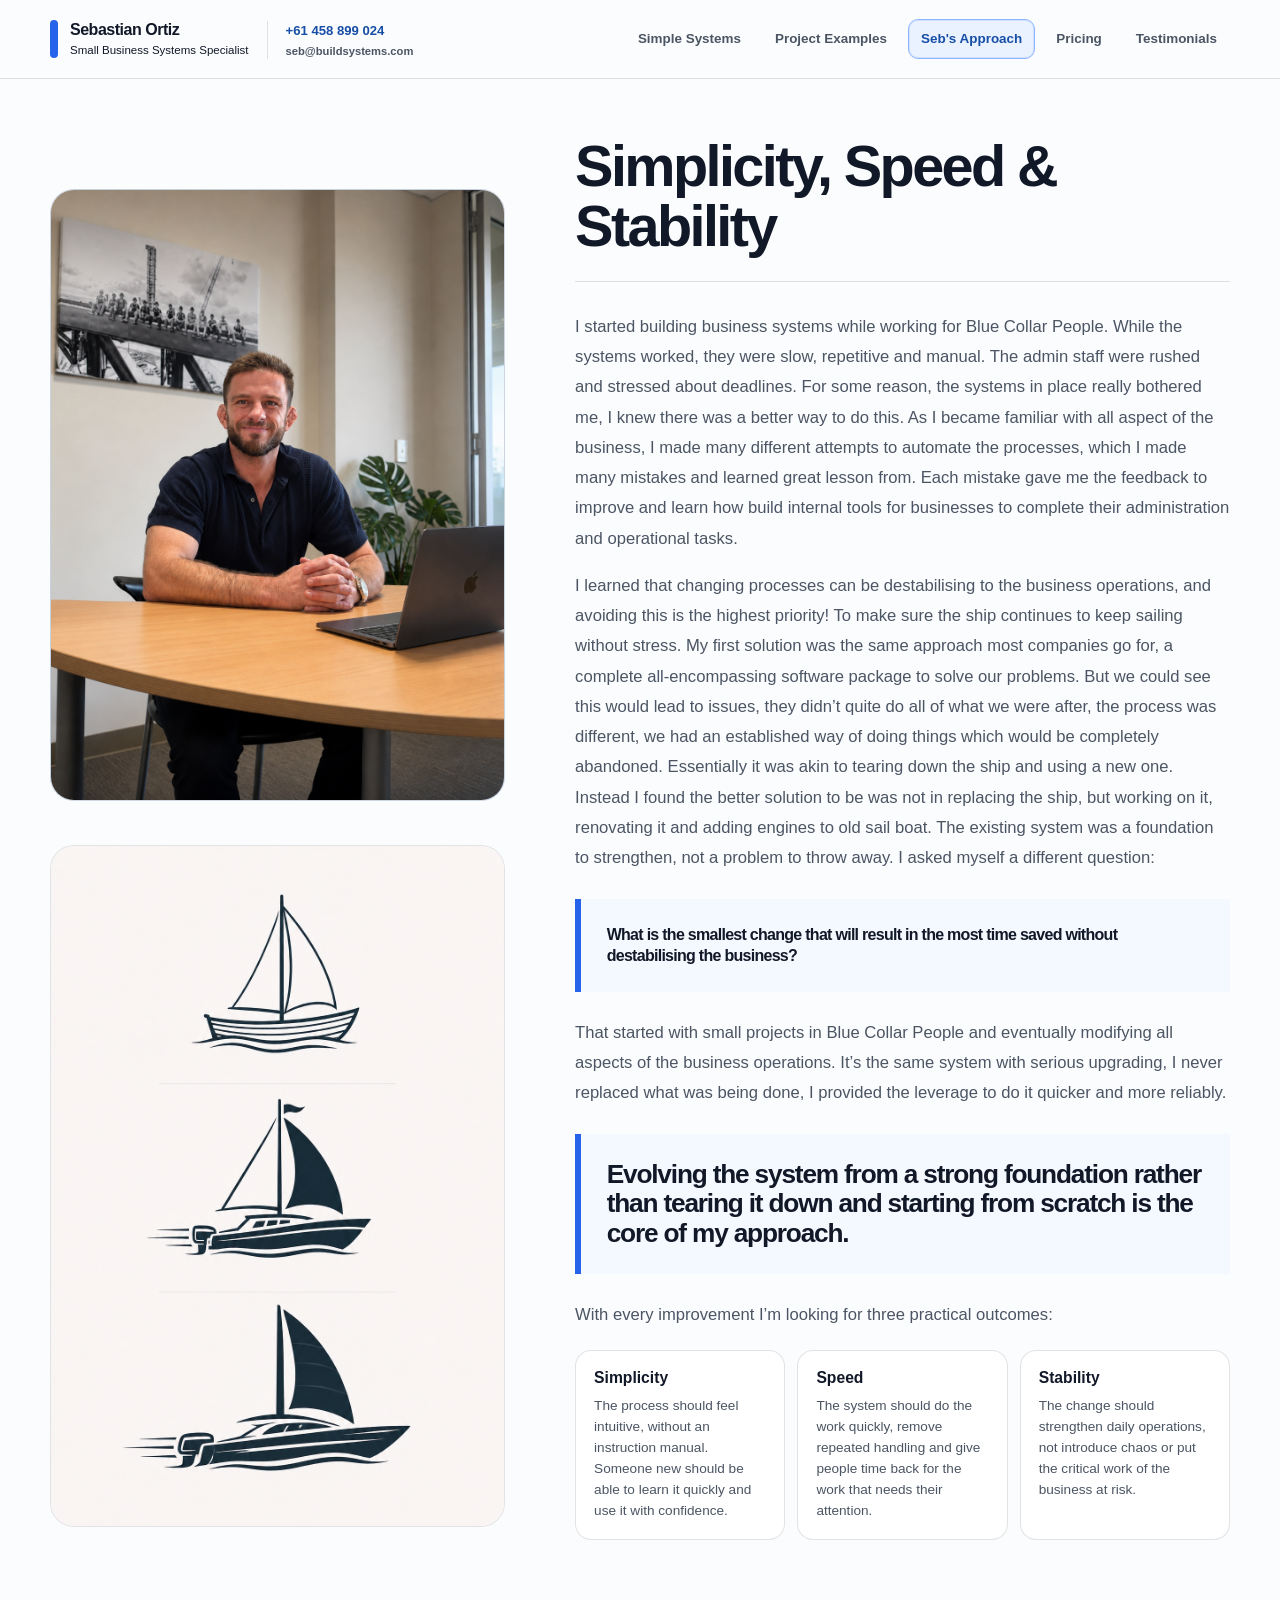
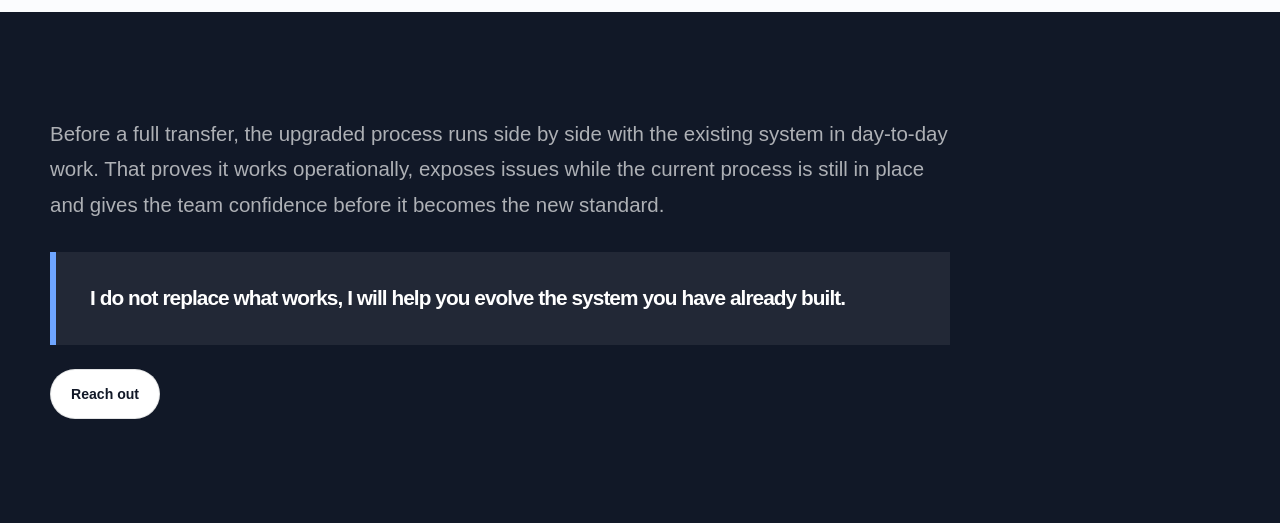
==== seb-systems-github-ready/about.html @ a1e5ee3f "Unify site subtitle" ====
<!doctype html>
<html lang="en">
<head>
  <meta charset="utf-8">
  <meta name="viewport" content="width=device-width, initial-scale=1">
  <meta name="description" content="About Sebastian Ortiz and his practical approach to improving small business systems.">
  <meta name="theme-color" content="#111827">
  <link rel="icon" href="assets/favicon-upgraded-boat.png" type="image/png">
  <link rel="stylesheet" href="assets/styles.css?v=20260902d">
  <title>Seb's Approach | Sebastian Ortiz</title>
</head>
<body>
<a class="skip-link" href="#main">Skip to content</a>

<header class="site-header">
  <div class="container header-inner">
    <div class="brand-area">
      <a class="brand" href="index.html" aria-label="Sebastian Ortiz home">
        <span class="brand-mark" aria-hidden="true"></span>
        <span class="brand-copy"><strong>Sebastian Ortiz</strong><span>Small Business Systems Specialist</span></span>
      </a>
      <div class="header-contact"><a class="header-phone" href="tel:+61458899024" aria-label="Call Sebastian Ortiz on +61 458 899 024">+61 458 899 024</a><a class="header-email" href="mailto:seb@buildsystems.com">seb@buildsystems.com</a></div>
    </div>
    <button class="menu-toggle" type="button" aria-label="Open navigation" aria-expanded="false" data-menu-toggle>☰</button>
    <nav class="site-nav" aria-label="Main navigation" data-site-nav>
      <a href="index.html">Simple Systems</a><a href="case-example.html">Project Examples</a><a href="about.html" aria-current="page">Seb's Approach</a><a href="pricing.html">Pricing</a><a href="testimonials.html">Testimonials</a>
    </nav>
  </div>
</header>

<main id="main">
  <section class="page-hero">
    <div class="container about-grid">
      <div class="about-visuals">
        <div class="about-photo">
          <img src="assets/seb-approach-portrait.png" alt="Sebastian Ortiz seated at a desk in his office" data-photo>
        </div>
        <div class="about-image-spacer" aria-hidden="true"></div>
        <figure class="about-boat-progression">
          <img src="assets/sebs-approach-boat-progression.png" alt="Illustration of boats progressing from a rowboat to motor-assisted sailboats">
        </figure>
      </div>
      <div class="about-copy">
        <h1>Simplicity, Speed &amp; Stability</h1>
        <article>
          <p>I started building business systems while working for Blue Collar People. While the systems worked, they were slow, repetitive and manual. The admin staff were rushed and stressed about deadlines. For some reason, the systems in place really bothered me, I knew there was a better way to do this. As I became familiar with all aspect of the business, I made many different attempts to automate the processes, which I made many mistakes and learned great lesson from. Each mistake gave me the feedback to improve and learn how build internal tools for businesses to complete their administration and operational tasks.</p>

          <p>I learned that changing processes can be  destabilising to the business operations, and avoiding this is the highest priority! To make sure the ship continues to keep sailing without stress. My first solution was the same approach most companies go for, a complete all-encompassing software package to solve our problems. But we could see this would lead to issues, they didn’t quite do all of what we were after, the process was different, we had an established way of doing things which would be completely abandoned. Essentially it was akin to tearing down the ship and using a new one. Instead I found the better solution to be was not in replacing the ship, but working on it, renovating it and adding engines to old sail boat. The existing system was a foundation to strengthen, not a problem to throw away. I asked myself a different question:</p>

          <blockquote class="approach-question">What is the smallest change that will result in the most time saved without destabilising the business?</blockquote>

          <p>That started with small projects in Blue Collar People and eventually modifying all aspects of the business operations. It’s the same system with serious upgrading, I never replaced what was being done, I provided the leverage to do it quicker and more reliably.</p>

          <blockquote class="foundational-statement">Evolving the system from a strong foundation rather than tearing it down and starting from scratch is the core of my approach.</blockquote>

          <p>With every improvement I’m looking for three practical outcomes:</p>

          <ul class="approach-principles" aria-label="System design principles">
            <li><strong>Simplicity</strong>The process should feel intuitive, without an instruction manual. Someone new should be able to learn it quickly and use it with confidence.</li>
            <li><strong>Speed</strong>The system should do the work quickly, remove repeated handling and give people time back for the work that needs their attention.</li>
            <li><strong>Stability</strong>The change should strengthen daily operations, not introduce chaos or put the critical work of the business at risk.</li>
          </ul>

        </article>
      </div>
    </div>
  </section>
  <section class="dark-section approach-transition-section" aria-label="Stable changeover"><div class="container"><div class="approach-transition"><p>Before a full transfer, the upgraded process runs side by side with the existing system in day-to-day work. That proves it works operationally, exposes issues while the current process is still in place and gives the team confidence before it becomes the new standard.</p><p class="closing-line">I do not replace what works, I will help you evolve the system you have already built.</p><a class="btn btn-secondary cta-action" href="contact.html">Reach out</a></div></div></section>
</main>

<script src="assets/site-config.js"></script>
<script src="assets/site.js?v=20260902a"></script>

</body></html>
---- seb-systems-github-ready/assets/styles.css ----
:root {
  --ink: #111827;
  --ink-soft: #4b5563;
  --muted: #6b7280;
  --blue: #2563eb;
  --blue-dark: #174ea6;
  --blue-soft: #eaf2ff;
  --blue-pale: #f4f8ff;
  --paper: #fbfcfe;
  --white: #ffffff;
  --silver: #dbe2ea;
  --silver-soft: #eef2f6;
  --line: rgba(17, 24, 39, 0.12);
  --shadow: 0 24px 70px rgba(15, 23, 42, 0.10);
  --shadow-small: 0 14px 34px rgba(15, 23, 42, 0.08);
  --radius: 22px;
  --max: 1180px;
}

* { box-sizing: border-box; }
html { scroll-behavior: smooth; }
body {
  margin: 0;
  background: var(--paper);
  color: var(--ink);
  font-family: Inter, ui-sans-serif, -apple-system, BlinkMacSystemFont, "Segoe UI", Helvetica, Arial, sans-serif;
  line-height: 1.58;
  text-rendering: optimizeLegibility;
}
img { display: block; max-width: 100%; }
a { color: inherit; }
button, input, select, textarea { font: inherit; }
button { cursor: pointer; }
.container { width: min(calc(100% - 40px), var(--max)); margin-inline: auto; }
.skip-link { position: fixed; left: 14px; top: -90px; z-index: 999; padding: 10px 14px; background: var(--ink); color: white; border-radius: 8px; }
.skip-link:focus { top: 14px; }

.site-header {
  position: sticky;
  top: 0;
  z-index: 100;
  background: rgba(251, 252, 254, 0.92);
  border-bottom: 1px solid var(--line);
  backdrop-filter: blur(16px);
}
.header-inner {
  min-height: 78px;
  display: flex;
  align-items: center;
  justify-content: space-between;
  gap: 28px;
}
.brand-area { display: flex; align-items: center; gap: 18px; min-width: 0; }
.brand {
  display: flex;
  align-items: center;
  gap: 12px;
  text-decoration: none;
}
.brand-mark {
  width: 8px;
  height: 38px;
  border-radius: 999px;
  background: var(--blue);
}
.brand-copy { display: grid; line-height: 1.12; }
.brand-copy strong { font-size: 1rem; letter-spacing: -0.03em; }
.brand-copy span { margin-top: 5px; color: var(--ink); font-size: 0.72rem; }
.header-contact {
  align-self: flex-start;
  display: grid;
  gap: 3px;
  flex: 0 0 auto;
  margin-top: 2px;
  padding-left: 18px;
  border-left: 1px solid var(--line);
}
.header-phone {
  color: var(--blue-dark);
  font-size: 0.82rem;
  font-weight: 800;
  text-decoration: none;
  white-space: nowrap;
}
.header-phone:hover { color: var(--blue); }
.header-email {
  color: var(--ink-soft);
  font-size: 0.7rem;
  font-weight: 700;
  line-height: 1.2;
  text-decoration: none;
  white-space: nowrap;
}
.header-email:hover { color: var(--blue-dark); }
.site-nav { display: flex; align-items: center; gap: 8px; }
.site-nav a { padding: 8px 12px; border: 1px solid transparent; border-radius: 10px; color: var(--ink-soft); font-size: 0.84rem; font-weight: 700; text-decoration: none; }
.site-nav a:hover { color: var(--ink); }
.site-nav a[aria-current="page"] { border-color: #8cb4ff; background: var(--blue-soft); box-shadow: inset 0 0 0 1px rgba(37, 99, 235, 0.12); color: var(--blue-dark); }
.menu-toggle {
  display: none;
  width: 42px;
  height: 42px;
  border: 1px solid var(--line);
  border-radius: 50%;
  background: white;
  color: var(--ink);
}

main { overflow: hidden; }
section { padding: 104px 0; }
.kicker {
  display: flex;
  align-items: center;
  gap: 10px;
  margin-bottom: 22px;
  color: var(--blue-dark);
  font-size: 0.78rem;
  font-weight: 800;
}
.kicker::before { content: ""; width: 28px; height: 3px; background: var(--blue); }
h1, h2, h3, p { margin-top: 0; }
h1, h2, h3 { line-height: 1.04; letter-spacing: -0.045em; }
h1 { font-size: clamp(3.1rem, 7vw, 6.3rem); font-weight: 560; }
h2 { font-size: clamp(2.2rem, 4.7vw, 4.4rem); font-weight: 570; }
h3 { font-size: 1.35rem; font-weight: 760; }
p { color: var(--ink-soft); }
.lead { font-size: clamp(1.08rem, 1.6vw, 1.28rem); line-height: 1.72; }
.btn-row { display: flex; flex-wrap: wrap; gap: 12px; margin-top: 32px; }
.btn {
  min-height: 50px;
  display: inline-flex;
  align-items: center;
  justify-content: center;
  padding: 0 20px;
  border: 1px solid transparent;
  border-radius: 999px;
  text-decoration: none;
  font-size: 0.88rem;
  font-weight: 800;
  transition: transform .18s ease, box-shadow .18s ease, background .18s ease;
}
.btn:hover { transform: translateY(-2px); }
.btn-primary { background: var(--blue); color: white; box-shadow: 0 12px 28px rgba(37, 99, 235, 0.24); }
.btn-primary:hover { background: var(--blue-dark); }
.btn-secondary { background: white; color: var(--ink); border-color: var(--line); }
.link-arrow { color: var(--blue-dark); text-decoration: none; font-weight: 800; }
.link-arrow:hover { text-decoration: underline; }

.hero { padding: 44px 0 88px; }
.hero-grid {
  min-height: 650px;
  display: grid;
  grid-template-columns: 1fr 1fr;
  background: white;
  border: 1px solid var(--line);
  border-radius: 28px;
  box-shadow: var(--shadow);
  overflow: hidden;
}
.hero-copy { display: flex; flex-direction: column; justify-content: center; padding: 72px 64px; }
.hero-copy h1 { max-width: 720px; margin-bottom: 26px; font-size: clamp(3rem, 5.7vw, 5.4rem); }
.hero-copy .lead { max-width: 650px; margin-bottom: 0; font-size: clamp(1rem, 1.3vw, 1.12rem); }
.hero-photo {
  position: relative;
  min-height: 650px;
  background: linear-gradient(145deg, #edf3fb, #dce8f8);
  overflow: hidden;
}
.hero-photo img { width: 100%; height: 100%; object-fit: cover; object-position: right center; }
.photo-placeholder {
  position: absolute;
  inset: 0;
  display: grid;
  place-items: center;
  padding: 42px;
  text-align: center;
  color: var(--ink-soft);
}
.photo-placeholder strong { display: block; margin-bottom: 8px; color: var(--ink); font-size: 1.15rem; }
.photo-placeholder code { display: inline-block; margin-top: 8px; padding: 4px 7px; background: rgba(255,255,255,.72); border-radius: 6px; color: var(--blue-dark); }
.credibility {
  margin-top: 26px;
  padding: 18px 20px;
  border-left: 5px solid var(--blue);
  background: var(--blue-pale);
  color: var(--ink-soft);
  font-size: 0.9rem;
}
.credibility strong { color: var(--ink); }

.section-heading {
  display: flex;
  justify-content: space-between;
  align-items: end;
  gap: 44px;
  margin-bottom: 42px;
}
.section-heading h2 { max-width: 780px; margin-bottom: 0; }
.section-heading p { max-width: 430px; margin-bottom: 0; }
.section-heading--process { margin-bottom: 36px; }
.section-heading--process h2 { font-size: clamp(1.82rem, 2.8vw, 2.87rem); }
.problem-grid, .build-grid { display: grid; grid-template-columns: repeat(3, 1fr); gap: 18px; }
.problem-card, .build-card {
  min-height: 285px;
  display: grid;
  align-content: center;
  padding: 30px;
  background: white;
  border: 1px solid var(--line);
  border-radius: var(--radius);
}
.problem-card h3, .build-card h3 { margin-bottom: 14px; }
.problem-card p, .build-card p { margin-bottom: 0; }
.problem-card h3, .process-step h3 { color: var(--blue-dark); }
.problem-card p, .process-step p { color: var(--ink); }

.dark-section { background: var(--ink); color: white; }
.dark-section .kicker { color: #9fc2ff; }
.dark-section .kicker::before { background: #6ea5ff; }
.dark-section h2, .dark-section h3 { color: white; }
.dark-section p { color: rgba(255,255,255,.66); }
.build-card { background: rgba(255,255,255,.06); border-color: rgba(255,255,255,.13); }
.systems-section__top {
  display: grid;
  grid-template-columns: minmax(0, 2.9fr) minmax(0, 2.1fr);
  align-items: start;
  gap: clamp(48px, 6vw, 96px);
  margin-bottom: 42px;
}
.systems-section__heading { display: block; margin: 0; }
.systems-geometry { width: 100%; margin: 0; }
.systems-geometry img { display: block; width: 100%; height: auto; opacity: 1; }

.process-section {
  --process-blue: #1658b8;
  --process-purple: #7040bd;
  --process-teal: #169b9b;
  background: var(--white);
}
.process-section .container { width: min(calc(100% - 80px), 1656px); }
.process-grid {
  position: relative;
  display: grid;
  grid-template-columns: 1fr;
  gap: 18px;
}
.process-card {
  position: relative;
  min-height: 250px;
  padding: 30px 36px 28px;
  background: transparent;
  overflow: visible;
}
.process-card--blue { --process-colour: var(--process-blue); --process-outline: rgba(22, 88, 184, .45); }
.process-card--purple { --process-colour: var(--process-purple); --process-outline: rgba(112, 64, 189, .45); }
.process-card--teal { --process-colour: var(--process-teal); --process-outline: rgba(22, 155, 155, .45); }
.process-outline {
  position: absolute;
  inset: 0;
  width: 100%;
  height: 100%;
  overflow: visible;
  pointer-events: none;
}
.process-outline path {
  fill: none;
  stroke: var(--process-outline);
  stroke-width: 1.25;
  stroke-linejoin: miter;
  vector-effect: non-scaling-stroke;
}
.process-number {
  display: block;
  margin-bottom: 24px;
  color: var(--process-colour);
  font-size: 22px;
  font-weight: 700;
  line-height: 1;
}
.process-card h3 {
  margin: 0 0 16px;
  color: var(--process-colour);
  font-size: 19px;
  font-weight: 700;
  line-height: 1.2;
}
.process-card p {
  max-width: 31ch;
  margin: 0;
  color: var(--ink-soft);
  font-size: 15px;
  line-height: 1.55;
}
.process-node { display: none; }

@media (min-width: 1100px) {
  .process-grid {
    grid-template-columns: repeat(5, minmax(0, 1fr));
    column-gap: 42px;
    row-gap: 0;
    align-items: stretch;
  }
  .process-card { height: auto; min-height: 320px; padding-inline: clamp(18px, 2vw, 36px); }
  .process-node {
    position: absolute;
    top: 50%;
    z-index: 2;
    display: block;
    width: 38px;
    height: 38px;
    border: 1.25px solid var(--process-outline);
    border-radius: 50%;
    background: var(--white);
    transform: translate(-50%, -50%);
    pointer-events: none;
  }
  .process-node::after {
    content: "";
    position: absolute;
    top: 50%;
    left: 50%;
    width: 18px;
    height: 18px;
    border-radius: 50%;
    background: var(--process-colour);
    transform: translate(-50%, -50%);
  }
  .process-node--blue {
    --process-colour: var(--process-blue);
    --process-outline: rgba(22, 88, 184, .45);
    left: calc(20% - 33.6px);
  }
  .process-node--purple {
    --process-colour: var(--process-purple);
    --process-outline: rgba(112, 64, 189, .45);
    left: calc(40% - 25.2px);
  }
  .process-node--teal {
    --process-colour: var(--process-teal);
    --process-outline: rgba(22, 155, 155, .45);
    left: calc(60% - 16.8px);
  }
  .process-node--blue-last {
    --process-colour: var(--process-blue);
    --process-outline: rgba(22, 88, 184, .45);
    left: calc(80% - 8.4px);
  }
}

@media (max-width: 1099px) {
  .process-section .container { width: min(calc(100% - 40px), var(--max)); }
  .process-outline { display: none; }
  .process-card {
    border: 1.25px solid var(--process-outline);
    border-radius: 12px;
  }
}

.process-section + section { padding-top: 52px; }

.cta-panel {
  display: grid;
  grid-template-columns: 1.2fr .8fr;
  gap: 40px;
  padding: 58px;
  background: #1d4ed8;
  color: white;
  border-radius: 28px;
}
.cta-panel h2 { margin-bottom: 18px; color: white; }
.cta-panel p { color: rgba(255,255,255,.78); margin-bottom: 0; }
.cta-action { align-self: center; justify-self: end; max-width: 100%; }
.cta-phone {
  align-self: center;
  justify-self: end;
  color: white;
  font-size: 1.04rem;
  font-weight: 800;
  text-decoration: none;
  text-decoration-thickness: 2px;
  text-underline-offset: 6px;
  white-space: nowrap;
}
.cta-phone:hover { text-decoration: underline; }
.cta-contact { align-self: center; justify-self: end; display: grid; gap: 8px; text-align: right; }
.cta-contact .cta-phone { align-self: auto; justify-self: end; }
.cta-contact p { margin: 0; color: rgba(255,255,255,.78); font-size: 0.86rem; }
.case-cta-panel { align-items: center; }
.case-cta-boats { width: min(230px, 100%); height: 250px; margin: 0; justify-self: end; }
.case-cta-boats img { width: 100%; height: 100%; object-fit: contain; }

.project-examples-intro { padding: 48px 0 16px; }
.project-examples-intro__heading { max-width: 760px; }
.project-examples-intro h1 { margin-bottom: 0; font-size: clamp(2.5rem, 5vw, 4.7rem); }
.project-tabs { display: flex; flex-wrap: wrap; gap: 8px; margin-top: 30px; }
.project-tab {
  padding: 8px 12px;
  color: var(--ink-soft);
  font-size: 0.84rem;
  font-weight: 700;
  background: transparent;
  border: 1px solid transparent;
  border-radius: 10px;
  transition: color .18s ease, background .18s ease, border-color .18s ease, box-shadow .18s ease;
}
.project-tab:hover { color: var(--ink); }
.project-tab:focus-visible { outline: 3px solid rgba(37,99,235,.28); outline-offset: 3px; }
.project-tab[aria-selected="true"] { color: var(--blue-dark); background: var(--blue-soft); border-color: #8cb4ff; box-shadow: inset 0 0 0 1px rgba(37, 99, 235, 0.12); }
.project-placeholder-section { padding: 66px 0 104px; }
.project-placeholder { max-width: 780px; padding: clamp(30px, 5vw, 54px); background: white; border: 1px dashed #8cb4ff; border-radius: 24px; box-shadow: var(--shadow-small); }
.project-placeholder .kicker { margin-bottom: 14px; }
.project-placeholder h2 { margin-bottom: 14px; font-size: clamp(2rem, 4vw, 3.5rem); }
.project-placeholder p:last-child { margin-bottom: 0; }

.page-hero { padding: 58px 0 42px; }
.page-hero-shell {
  padding: 66px;
  background: white;
  border: 1px solid var(--line);
  border-radius: 28px;
  box-shadow: var(--shadow-small);
}
.page-hero h1 { max-width: 930px; margin-bottom: 24px; }
.page-hero .lead { max-width: 820px; margin-bottom: 0; }
.case-hero { padding: 32px 0 16px; }
.case-hero .page-hero-shell { padding: 38px 48px; }
.case-hero__content { display: grid; grid-template-columns: minmax(0, 1fr) clamp(210px, 22vw, 300px); gap: clamp(24px, 4vw, 48px); align-items: center; }
.case-hero h1, .case-hero h2 { max-width: none; margin-bottom: 0; font-size: clamp(2.2rem, 3vw, 3.6rem); line-height: 1.1; }
.case-hero__client-heading { display: flex; flex-wrap: wrap; align-items: center; gap: 14px 24px; }
.case-hero__client-logo { width: min(210px, 42%); height: auto; margin-left: auto; }
.case-hero__copy h3 { margin: 10px 0 12px; color: var(--blue-dark); font-size: clamp(1.3rem, 2vw, 1.8rem); line-height: 1.15; }
.case-hero__subtitle { margin: 0; color: var(--ink-soft); font-size: clamp(1rem, 1.5vw, 1.25rem); font-weight: 700; line-height: 1.65; }
.case-hero__photo { margin: 0; overflow: hidden; border: 1px solid #bfdbfe; border-radius: 14px; box-shadow: 0 10px 24px rgba(15, 23, 42, 0.08); }
.case-hero__photo img { width: 100%; aspect-ratio: 1; display: block; object-fit: cover; }
.case-hero__photo--systems img { aspect-ratio: 4 / 5; object-position: 55% center; }
.case-hero + .video-section { padding-top: 20px; }

.video-section { padding-top: 36px; }
.video-shell {
  position: relative;
  aspect-ratio: 16 / 9;
  overflow: hidden;
  background: var(--ink);
  border-radius: 24px;
  box-shadow: var(--shadow);
}
.video-shell iframe, .video-shell video { width: 100%; height: 100%; border: 0; object-fit: cover; }
.video-placeholder {
  position: absolute;
  inset: 0;
  display: grid;
  place-items: center;
  padding: 34px;
  text-align: center;
  color: rgba(255,255,255,.72);
  background: radial-gradient(circle at 50% 40%, rgba(37,99,235,.30), transparent 260px), var(--ink);
}
.video-placeholder strong { display: block; margin-bottom: 10px; color: white; font-size: 1.35rem; }
.video-placeholder code { display: inline-block; margin-top: 10px; padding: 4px 7px; background: rgba(255,255,255,.10); color: #b8d2ff; border-radius: 6px; }
.case-video-note { max-width: 820px; margin: 14px auto 0; color: var(--muted); font-size: 0.84rem; text-align: center; }
.case-video-note strong { color: var(--ink); }

.case-copy { max-width: 820px; margin: 0 auto 34px; }
.case-copy p:last-child { margin-bottom: 0; }
.case-walkthrough-section { padding: 104px 0; }
.case-walkthrough {
  --workflow-card-column: minmax(300px, .9fr);
  --workflow-copy-column: minmax(0, 1.1fr);
  --workflow-column-gap: clamp(34px, 6vw, 90px);
  --workflow-main-text-start: 57px;
  --workflow-calculation-days-start: 49px;
  display: grid;
  gap: 0;
}
.case-workflow-row {
  position: relative;
  display: grid;
  grid-template-columns: var(--workflow-card-column) var(--workflow-copy-column);
  column-gap: var(--workflow-column-gap);
  align-items: stretch;
}
.workflow-card-track {
  min-width: 0;
  min-height: 100%;
  display: grid;
  grid-template-rows: auto minmax(40px, 1fr);
  padding-top: var(--workflow-main-text-start);
}
.workflow-card-track--last { display: block; }
.workflow-vertical-node {
  min-width: 0;
  min-height: 118px;
  position: relative;
  z-index: 1;
  align-self: start;
  display: grid;
  grid-template-columns: 44px minmax(0, 1fr);
  gap: 12px;
  align-items: center;
  padding: 18px;
  background: white;
  border: 3px solid var(--blue);
  border-radius: 18px;
  box-shadow: none;
}
.workflow-vertical-node--hub { background: var(--blue-soft); }
.workflow-vertical-node--hub .node-icon { background: white; }
.workflow-vertical-node--result { background: var(--blue-pale); }
.workflow-vertical-connector {
  position: relative;
  z-index: 0;
  width: 3px;
  min-height: 40px;
  align-self: stretch;
  justify-self: center;
  background: var(--blue);
}
.workflow-card-track > .workflow-vertical-connector {
  height: calc(100% + var(--workflow-main-text-start));
  align-self: start;
}
.workflow-vertical-connector::before {
  content: "";
  position: absolute;
  top: 50%;
  left: 50%;
  width: 26px;
  height: 26px;
  border: 3px solid var(--blue);
  border-radius: 50%;
  background: var(--paper);
  transform: translate(-50%, -50%);
}
.workflow-vertical-connector::after {
  content: "";
  position: absolute;
  top: 50%;
  left: 50%;
  width: 12px;
  height: 12px;
  border-radius: 50%;
  background: var(--blue);
  transform: translate(-50%, -50%);
}
.case-workflow-step {
  align-self: stretch;
  display: grid;
  align-content: start;
  padding: 26px 0 34px;
  border-top: 1px solid var(--line);
}
.case-workflow-step > span {
  display: block;
  margin-bottom: 12px;
  color: var(--blue-dark);
  font-size: 0.74rem;
  font-weight: 850;
  letter-spacing: 0.08em;
  text-transform: uppercase;
}
.case-workflow-step h2 { margin-bottom: 14px; font-size: clamp(1.55rem, 2.6vw, 2.6rem); }
.case-workflow-step p { max-width: 650px; margin-bottom: 0; font-size: 1rem; }
.case-workflow-step--result { border-bottom: 1px solid var(--line); }
.case-workflow-row--step-four {
  grid-template-rows: auto 34px auto;
  row-gap: 0;
}
.workflow-card-track--step-four-hub { grid-column: 1; grid-row: 1; }
.case-workflow-step--step-four { grid-column: 2; grid-row: 1; }
.workflow-vertical-connector--step-four-join {
  grid-column: 1;
  grid-row: 2;
  min-height: 34px;
  height: calc(100% + var(--workflow-calculation-days-start));
  align-self: start;
}
.workflow-vertical-connector--step-four-join::before,
.workflow-vertical-connector--step-four-join::after { display: none; }
.workflow-card-track--step-four-hub .workflow-vertical-connector::before,
.workflow-card-track--step-four-hub .workflow-vertical-connector::after {
  top: calc(50% + ((34px + var(--workflow-calculation-days-start)) / 2));
}
.workflow-card-track--step-four-hub > .workflow-vertical-connector {
  height: 100%;
  align-self: stretch;
}
.workflow-card-track--step-four-output {
  grid-column: 1;
  grid-row: 3;
  padding-top: var(--workflow-calculation-days-start);
}
.case-workflow-row--step-four .timesheet-example {
  grid-column: 2;
  grid-row: 3;
  align-self: start;
}
.timesheet-example { max-width: 650px; margin: 0; padding: 16px; background: var(--blue-pale); border: 1px solid #bfdbfe; border-radius: 14px; }
.timesheet-example > strong { display: block; color: var(--blue-dark); font-size: 0.88rem; }
.timesheet-example__hours { display: grid; grid-template-columns: repeat(6, minmax(0, 1fr)); gap: 6px; margin-top: 11px; }
.timesheet-example__hours span { padding: 7px 4px; color: var(--muted); font-size: 0.69rem; line-height: 1.15; text-align: center; background: white; border-radius: 7px; }
.timesheet-example__hours b { display: block; margin-top: 3px; color: var(--ink); font-size: 0.9rem; }
.timesheet-example__hours .timesheet-example__total { color: white; background: var(--blue); }
.timesheet-example__hours .timesheet-example__total b { color: white; }
.timesheet-example__split { margin-top: 12px !important; color: var(--blue-dark); font-size: 0.84rem !important; font-weight: 650; }
.timesheet-example__outputs { display: grid; grid-template-columns: 1fr 1fr; gap: 8px; margin-top: 12px; }
.timesheet-example__outputs > div { padding: 10px; background: white; border-radius: 8px; }
.timesheet-example__outputs span, .timesheet-example__outputs b { display: block; }
.timesheet-example__outputs span { margin-bottom: 4px; color: var(--blue-dark); font-size: 0.72rem; font-weight: 700; }
.timesheet-example__outputs b { font-size: 0.76rem; line-height: 1.4; }
.timesheet-example > small { display: block; margin-top: 10px; color: var(--muted); font-size: 0.69rem; line-height: 1.35; }
.workforce-callout { margin: 0; }
.workforce-callout__intro { display: grid; grid-template-columns: minmax(0, .9fr) minmax(0, 1.1fr); gap: clamp(26px, 5vw, 72px); align-items: start; }
.workforce-product-title { margin: 0 0 14px; color: #6ee7b7 !important; font-size: clamp(2.15rem, 4vw, 3.6rem) !important; line-height: 1; }
.workforce-callout h3 { max-width: 560px; margin: 0; font-size: clamp(1.35rem, 2.2vw, 2rem); line-height: 1.15; }
.workforce-callout__intro p { max-width: 650px; margin: 0; font-size: 0.98rem; line-height: 1.65; }
.workforce-product-copy { max-width: 760px; margin: 30px auto 0 !important; color: #dbeafe !important; font-size: clamp(1rem, 1.5vw, 1.16rem) !important; font-weight: 650; line-height: 1.55 !important; text-align: center; }
.workforce-route { display: flex; flex-wrap: wrap; align-items: center; gap: 7px; margin-top: 16px !important; }
.workforce-route span { padding: 6px 9px; color: #dbeafe; font-size: 0.72rem; font-weight: 750; line-height: 1.2; background: rgba(255,255,255,.08); border: 1px solid rgba(255,255,255,.16); border-radius: 999px; }
.workforce-route b { color: #86b2ff; font-size: 1rem; }
.workforce-result { margin-top: 20px !important; color: #fca5a5 !important; font-weight: 740; }
.workforce-callout__image { margin: 28px 0 0; overflow: hidden; background: rgba(255,255,255,.04); border: 1px solid rgba(255,255,255,.16); border-radius: 14px; box-shadow: 0 18px 45px rgba(0,0,0,.22); }
.workforce-callout__image img { width: 100%; height: auto; display: block; }
.approach-transition { max-width: 940px; }
.approach-transition > p { max-width: 900px; margin: 0; font-size: clamp(1.08rem, 1.6vw, 1.3rem); line-height: 1.72; }
.dark-section .approach-transition .closing-line { margin: 30px 0 0; padding: clamp(22px, 3vw, 34px); color: white !important; background: rgba(255,255,255,.07); border-left-color: #6ea5ff; }
.approach-transition .cta-action { margin-top: 24px; }
.diagram-card {
  margin: 28px auto 44px;
  padding: 22px;
  background: white;
  border: 1px solid var(--line);
  border-radius: 24px;
  box-shadow: var(--shadow-small);
}
.diagram-title { margin: 0 0 16px; color: var(--muted); font-size: 0.78rem; font-weight: 800; }
.diagram-flow {
  padding: clamp(18px, 3vw, 34px);
  border: 1px solid var(--silver);
  border-radius: 18px;
  background: radial-gradient(circle at 50% 46%, rgba(37,99,235,.08), transparent 280px), #fcfdff;
}
.diagram-flow--placement {
  display: grid;
  grid-template-columns: minmax(300px, 1.5fr) 38px minmax(220px, 1fr) 38px minmax(240px, 1.15fr);
  gap: 12px;
  align-items: center;
}
.diagram-flow--timesheet { display: grid; gap: 18px; justify-items: center; }
.diagram-flow__group {
  width: 100%;
  padding: 16px;
  border: 1px solid var(--silver);
  border-radius: 16px;
  background: rgba(255,255,255,.72);
}
.diagram-flow__inputs { display: grid; gap: 16px; }
.diagram-flow__label {
  margin: 0 0 13px;
  color: var(--blue-dark);
  font-size: 0.72rem;
  font-weight: 850;
  letter-spacing: 0.08em;
  text-transform: uppercase;
}
.diagram-flow__track {
  display: grid;
  grid-template-columns: minmax(0, 1fr) 34px minmax(0, 1fr);
  gap: 10px;
  align-items: center;
}
.diagram-flow__track--three { grid-template-columns: minmax(0, 1fr) 34px minmax(0, 1fr) 34px minmax(0, 1fr); }
.diagram-flow__track--four { grid-template-columns: minmax(0, 1fr) 24px minmax(0, 1fr) 24px minmax(0, 1fr) 24px minmax(0, 1fr); }
.diagram-flow__merge {
  width: min(100%, 760px);
  display: grid;
  grid-template-columns: minmax(0, 1fr) auto minmax(0, 1fr);
  gap: 14px;
  align-items: center;
}
.diagram-flow__outputs { display: grid; grid-template-columns: repeat(3, minmax(0, 1fr)); gap: 12px; }
.diagram-flow__outputs--two { grid-template-columns: repeat(2, minmax(0, 1fr)); }
.diagram-flow__node {
  min-width: 0;
  min-height: 104px;
  display: grid;
  grid-template-columns: 44px 1fr;
  gap: 12px;
  align-items: center;
  padding: 16px;
  background: white;
  border: 1px solid #cbd7e8;
  border-radius: 16px;
  box-shadow: 0 14px 32px rgba(15, 23, 42, 0.10);
}
.diagram-flow__node--hub {
  min-height: 112px;
  background: var(--blue-soft);
  border: 2px solid var(--blue);
}
.diagram-flow--timesheet > .diagram-flow__node--hub { width: min(100%, 480px); }
.node-icon {
  width: 44px;
  height: 44px;
  display: grid;
  place-items: center;
  border-radius: 13px;
  background: var(--blue-soft);
  color: var(--blue-dark);
}
.diagram-flow__node--hub .node-icon { background: white; }
.node-icon svg { width: 22px; height: 22px; fill: none; stroke: currentColor; stroke-width: 1.9; stroke-linecap: round; stroke-linejoin: round; }
.node-copy { min-width: 0; }
.node-copy strong { display: block; color: var(--ink); font-size: 0.96rem; line-height: 1.2; }
.node-copy span { display: block; margin-top: 5px; color: var(--blue); font-size: 0.73rem; line-height: 1.35; }
.workflow-media-trigger {
  grid-column: 1 / -1;
  width: 100%;
  display: grid;
  grid-template-columns: 74px minmax(0, 1fr);
  gap: 10px;
  align-items: center;
  margin-top: 2px;
  padding: 6px;
  color: inherit;
  text-align: left;
  text-decoration: none;
  background: #f8fbff;
  border: 1px solid #cbd7e8;
  border-radius: 10px;
  cursor: pointer;
}
.workflow-media-trigger:hover { border-color: var(--blue); box-shadow: 0 5px 14px rgba(37,99,235,.12); }
.workflow-media-trigger img { width: 74px; aspect-ratio: 16 / 9; display: block; object-fit: cover; border-radius: 6px; }
.workflow-media-copy { min-width: 0; }
.workflow-media-copy strong { display: block; color: var(--ink); font-size: 0.7rem; line-height: 1.2; }
.workflow-media-copy small { display: block; margin-top: 3px; color: var(--blue); font-size: 0.64rem; line-height: 1.3; }
.workflow-video-thumb { position: relative; width: 74px; aspect-ratio: 16 / 9; display: block; overflow: hidden; border-radius: 6px; }
.workflow-video-thumb > span { position: absolute; inset: 50% auto auto 50%; width: 24px; height: 24px; display: grid; place-items: center; color: white; font-size: 0.6rem; background: var(--blue); border-radius: 50%; transform: translate(-50%, -50%); }
.workflow-video-thumb--loom { background: linear-gradient(135deg, #123d7b, #2e75dd); }
.workflow-video-thumb--loom::before { content: "THE BLUE\A FOLDER"; position: absolute; inset: 0; display: grid; place-content: center; padding-right: 17px; color: rgba(255,255,255,.92); font-size: 0.42rem; font-weight: 850; line-height: 1.2; letter-spacing: .05em; text-align: center; white-space: pre; }
.diagram-flow__arrow { position: relative; display: block; flex: 0 0 auto; background: var(--blue); }
.diagram-flow__arrow--right { width: 32px; height: 2px; justify-self: center; }
.diagram-flow__arrow--right::after {
  content: "";
  position: absolute;
  top: 50%;
  right: -1px;
  width: 7px;
  height: 7px;
  border-top: 2px solid var(--blue);
  border-right: 2px solid var(--blue);
  transform: translateY(-50%) rotate(45deg);
}
.diagram-flow__arrow--down { width: 2px; height: 30px; }
.diagram-flow__arrow--down::after {
  content: "";
  position: absolute;
  bottom: -1px;
  left: 50%;
  width: 7px;
  height: 7px;
  border-right: 2px solid var(--blue);
  border-bottom: 2px solid var(--blue);
  transform: translateX(-50%) rotate(45deg);
}
.diagram-flow__operator { color: var(--blue-dark); font-size: 1.8rem; font-weight: 650; }
.diagram-note { margin: 14px 4px 0; color: var(--muted); font-size: 0.84rem; text-align: center; }
.media-modal { position: fixed; z-index: 200; inset: 0; display: none; place-items: center; padding: 16px; }
.media-modal:target { display: grid; }
.media-modal__backdrop { position: absolute; inset: 0; width: 100%; height: 100%; background: rgba(15,23,42,.68); border: 0; cursor: default; }
.media-modal__panel { position: relative; z-index: 1; width: min(960px, 100%); max-height: min(90dvh, 820px); padding: 22px; overflow: auto; background: white; border-radius: 24px; box-shadow: 0 24px 70px rgba(15,23,42,.28); }
.media-modal__header { display: flex; align-items: start; justify-content: space-between; gap: 20px; margin-bottom: 16px; }
.media-modal__header .kicker { margin-bottom: 5px; }
.media-modal__header h2 { max-width: 720px; margin: 0; font-size: clamp(1.45rem, 3vw, 2.2rem); }
.media-modal__close { width: 38px; height: 38px; flex: 0 0 auto; display: grid; place-items: center; color: var(--ink); font-size: 1.7rem; line-height: 1; background: #f1f5f9; border: 0; border-radius: 50%; cursor: pointer; text-decoration: none; }
.media-modal img, .media-modal video { display: block; width: 100%; height: auto; max-height: 66dvh; object-fit: contain; background: var(--ink); border: 1px solid var(--line); border-radius: 14px; }
.loom-embed-shell { width: 100%; aspect-ratio: 16 / 9; overflow: hidden; background: var(--ink); border: 1px solid var(--line); border-radius: 14px; }
.loom-embed-shell iframe { display: block; width: 100%; height: 100%; border: 0; }
.media-visual-with-note { position: relative; }
.media-code-note { position: absolute; left: 16px; bottom: 16px; display: flex; align-items: center; gap: 10px; max-width: min(330px, calc(100% - 32px)); padding: 10px 12px; color: white; background: rgba(17,24,39,.92); border-radius: 10px; box-shadow: 0 8px 20px rgba(15,23,42,.22); }
.media-code-note b { display: grid; place-items: center; width: 28px; height: 28px; flex: 0 0 auto; color: #c9ddff; font-size: 0.75rem; background: rgba(255,255,255,.10); border-radius: 7px; }
.media-code-note strong, .media-code-note small { display: block; line-height: 1.25; }
.media-code-note strong { font-size: 0.76rem; }
.media-code-note small { margin-top: 2px; color: #c9ddff; font-size: 0.68rem; }
.media-modal p { margin: 14px 2px 0; color: var(--muted); font-size: 0.9rem; }

.about-grid {
  display: grid;
  grid-template-columns: .82fr 1.18fr;
  gap: 70px;
  align-items: start;
}
.about-visuals { display: grid; gap: 0; }
.about-photo {
  position: sticky;
  top: 110px;
  min-height: 610px;
  overflow: hidden;
  background: linear-gradient(145deg, #edf3fb, #dce8f8);
  border-radius: 24px;
  border: 1px solid var(--line);
}
.about-photo img { width: 100%; height: 100%; min-height: 610px; object-fit: cover; object-position: center top; }
.about-image-spacer { height: 1in; }
.about-boat-progression { margin: 0; overflow: hidden; background: var(--white); border: 1px solid var(--line); border-radius: 24px; }
.about-boat-progression img { width: 100%; height: auto; }
.about-copy h1 { max-width: 680px; margin-bottom: 24px; font-size: clamp(2.35rem, 4.5vw, 4.6rem); }
.about-copy .lead { margin-bottom: 30px; }
.about-copy article { padding-top: 30px; border-top: 1px solid var(--line); }
.about-copy article p { font-size: 1.04rem; line-height: 1.82; }
.approach-question, .foundational-statement, .closing-line {
  margin: 26px 0;
  padding: clamp(20px, 2vw, 28px) clamp(20px, 2vw, 28px);
  border-left: 6px solid var(--blue);
  background: var(--blue-pale);
  color: var(--ink) !important;
  letter-spacing: -0.045em;
}
.approach-question {
  font-size: 1rem;
  line-height: 1.28;
  font-weight: 590;
}
.foundational-statement { font-size: clamp(1.35rem, 2.05vw, 2.15rem); line-height: 1.12; font-weight: 650; }
.closing-line {
  font-size: clamp(1.2rem, 1.625vw, 1.7rem) !important;
  line-height: 1.2 !important;
  font-weight: 620;
}
.approach-principles {
  display: grid;
  grid-template-columns: repeat(3, minmax(0, 1fr));
  gap: 12px;
  margin: 20px 0 30px;
  padding: 0;
  list-style: none;
}
.approach-principles li {
  padding: 18px;
  border: 1px solid var(--line);
  border-radius: 16px;
  background: white;
  color: var(--ink-soft);
  font-size: 0.85rem;
  line-height: 1.55;
}
.approach-principles strong {
  display: block;
  margin-bottom: 7px;
  color: var(--ink);
  font-size: 0.98rem;
  line-height: 1.2;
}
.small-business-takeaway { margin-top: 30px; padding-top: 28px; border-top: 1px solid var(--line); }
.small-business-takeaway .kicker { margin-bottom: 14px; }
.small-business-takeaway p { margin-bottom: 0; }

.contact-grid { display: grid; grid-template-columns: minmax(0, 760px); justify-content: center; align-items: start; }
.contact-phone { margin: 18px 0; }
.contact-phone a { color: var(--blue-dark); font-weight: 800; text-decoration-thickness: 2px; text-underline-offset: 3px; }
.contact-repeat-link { grid-column: 2; justify-self: end; margin-top: 18px; color: var(--blue-dark); font-size: 0.9rem; font-weight: 800; text-decoration: none; }
.contact-repeat-link:hover { text-decoration: underline; }
.form-card { padding: 34px; background: white; border: 1px solid var(--line); border-radius: 24px; box-shadow: var(--shadow-small); }
.form-grid { display: grid; grid-template-columns: 1fr 1fr; gap: 18px; }
.field { display: grid; gap: 8px; }
.field.full { grid-column: 1 / -1; }
.field label { color: var(--ink); font-size: 0.8rem; font-weight: 800; }
.field input, .field select, .field textarea {
  width: 100%;
  border: 1px solid var(--silver);
  border-radius: 12px;
  background: var(--paper);
  color: var(--ink);
  padding: 13px 14px;
  outline: none;
}
.field input:focus, .field select:focus, .field textarea:focus { border-color: var(--blue); box-shadow: 0 0 0 4px rgba(37,99,235,.10); }
.field textarea { min-height: 130px; resize: vertical; }
.form-note { margin: 18px 0 0; color: var(--muted); font-size: 0.78rem; }
.form-status { margin-top: 14px; color: var(--blue-dark); font-size: 0.84rem; font-weight: 700; }

.site-footer { padding: 36px 0 44px; }
.footer-inner { display: flex; justify-content: flex-end; gap: 30px; padding-top: 26px; border-top: 1px solid var(--line); color: var(--muted); font-size: 0.82rem; }
.footer-inner a { text-decoration: none; font-weight: 750; }

.pricing-section { padding: 58px 0 0; }
.pricing-cta-section { padding: 32px 0 72px; }
.pricing-cta { padding: 42px 48px; }
.pricing-grid { display: grid; grid-template-columns: repeat(3, 1fr); gap: 18px; }
.pricing-card { min-height: 330px; display: flex; flex-direction: column; padding: 32px; background: var(--white); border: 1px solid var(--line); border-radius: var(--radius); box-shadow: var(--shadow-small); }
.pricing-card__type { display: block; margin-bottom: 46px; color: var(--blue-dark); font-size: 0.78rem; font-weight: 850; text-transform: uppercase; letter-spacing: .06em; }
.pricing-card h2 { margin-bottom: 16px; font-size: clamp(1.7rem, 2.5vw, 2.35rem); }
.pricing-card p { margin-bottom: 0; }
.pricing-card__price { min-height: 104px; margin-top: auto; padding-top: 30px; color: var(--blue-dark); font-size: clamp(2.15rem, 3.5vw, 3.25rem); font-weight: 820; line-height: 1; letter-spacing: -0.05em; }
.pricing-card__price small { display: block; margin-top: 10px; color: var(--ink-soft); font-size: 0.84rem; font-weight: 650; line-height: 1.45; letter-spacing: 0; }
.testimonials-section { padding: 0 0 32px; }
.testimonials-page-section { padding-bottom: 72px; }
.testimonials-section .section-heading { margin-bottom: 28px; }
.testimonials-grid { display: grid; grid-template-columns: repeat(2, minmax(0, 1fr)); gap: 18px; }
.testimonial-card { min-height: 260px; display: flex; flex-direction: column; padding: 32px; background: var(--white); border: 1px solid var(--line); border-radius: var(--radius); box-shadow: var(--shadow-small); }
.testimonial-card--placeholder { background: linear-gradient(145deg, #fff, var(--blue-pale)); border-style: dashed; }
.testimonial-card__label { margin-bottom: 18px !important; color: var(--blue-dark) !important; font-size: .74rem; font-weight: 850; letter-spacing: .08em; text-transform: uppercase; }
.testimonial-card blockquote { margin: 0; }
.testimonial-card blockquote p { margin-bottom: 0; color: var(--ink); font-size: clamp(1.12rem, 1.8vw, 1.45rem); font-weight: 560; line-height: 1.45; }
.testimonial-card__source { margin: auto 0 0 !important; padding-top: 26px; color: var(--ink) !important; }
.testimonial-card__source strong, .testimonial-card__source span { display: block; }
.testimonial-card__source strong { font-size: .95rem; }
.testimonial-card__source span { margin-top: 3px; color: var(--muted); font-size: .84rem; }

@media (max-width: 1040px) {
  .site-nav { gap: 6px; }
  .menu-toggle { display: block; }
  .site-nav {
    position: absolute;
    top: 70px;
    left: 13px;
    right: 13px;
    display: none;
    flex-direction: column;
    align-items: stretch;
    gap: 0;
    padding: 12px;
    background: white;
    border: 1px solid var(--line);
    border-radius: 18px;
    box-shadow: var(--shadow);
  }
  .site-nav.is-open { display: flex; }
  .site-nav a { padding: 13px 12px; }
  .hero-grid, .about-grid, .contact-grid, .cta-panel { grid-template-columns: 1fr; }
  .hero-photo { min-height: 540px; }
  .about-photo { position: relative; top: auto; min-height: 520px; }
  .about-photo img { min-height: 520px; }
  .contact-repeat-link { grid-column: auto; justify-self: start; }
  .problem-grid, .build-grid, .pricing-grid { grid-template-columns: 1fr 1fr; }
  .cta-phone { justify-self: start; }
  .cta-contact { justify-self: start; text-align: left; }
  .cta-contact .cta-phone { justify-self: start; }
  .cta-action { justify-self: start; }
}

@media (max-width: 1080px) {
  .diagram-flow--placement,
  .diagram-flow__track,
  .diagram-flow__track--three,
  .diagram-flow__track--four,
  .diagram-flow__merge,
  .diagram-flow__outputs { grid-template-columns: 1fr; }
  .diagram-flow__arrow--right { width: 2px; height: 28px; }
  .diagram-flow__arrow--right::after {
    top: auto;
    right: auto;
    bottom: -1px;
    left: 50%;
    border-top: 0;
    border-right: 2px solid var(--blue);
    border-bottom: 2px solid var(--blue);
    transform: translateX(-50%) rotate(45deg);
  }
  .diagram-flow__operator { justify-self: center; }
}

@media (max-width: 880px) {
  .case-workflow-row { grid-template-columns: 1fr; }
  .workflow-card-track { min-height: auto; grid-template-rows: auto 32px; padding-top: 0; }
  .workflow-vertical-connector { min-height: 32px; height: auto; align-self: stretch; }
  .workflow-card-track--step-four-hub > .workflow-vertical-connector { height: auto; align-self: stretch; }
  .workflow-card-track--step-four-hub .workflow-vertical-connector::before,
  .workflow-card-track--step-four-hub .workflow-vertical-connector::after { top: 50%; }
  .case-workflow-step { padding: 24px 0 34px; }
  .case-workflow-row--step-four { grid-template-rows: none; }
  .case-workflow-row--step-four > * { grid-column: auto; grid-row: auto; }
  .workflow-vertical-connector--step-four-join { display: none; }
  .case-workflow-row--step-four .timesheet-example { margin-bottom: 34px; }
  .workforce-callout__intro { grid-template-columns: 1fr; }
}

@media (max-width: 930px) {
  .container { width: min(calc(100% - 26px), var(--max)); }
  .header-inner { gap: 14px; }
  .brand-area { gap: 12px; }
  .header-contact { padding-left: 12px; }
  .header-phone { font-size: 0.76rem; }
  .header-email { font-size: 0.66rem; }
  .menu-toggle { display: block; }
  .site-nav {
    position: absolute;
    top: 70px;
    left: 13px;
    right: 13px;
    display: none;
    flex-direction: column;
    align-items: stretch;
    gap: 0;
    padding: 12px;
    background: white;
    border: 1px solid var(--line);
    border-radius: 18px;
    box-shadow: var(--shadow);
  }
  .site-nav.is-open { display: flex; }
  .site-nav a { padding: 13px 12px; }
  section { padding: 74px 0; }
  .process-section + section { padding-top: 37px; }
  .hero { padding-top: 20px; }
  .hero-grid { min-height: auto; }
  .hero-copy { padding: 50px 26px; }
  .hero-photo { min-height: 430px; }
  .section-heading { display: block; }
  .section-heading p { margin-top: 18px; }
  .systems-section__top { grid-template-columns: 1fr; gap: 28px; }
  .systems-geometry { width: min(100%, 520px); justify-self: center; }
  .problem-grid, .build-grid, .pricing-grid, .testimonials-grid, .process-grid, .form-grid { grid-template-columns: 1fr; }
  .problem-card, .build-card { min-height: auto; }
  .process-step { min-height: auto; padding: 32px 28px; }
  .cta-panel { padding: 38px 25px; }
  .page-hero-shell { padding: 44px 25px; }
  .case-hero .page-hero-shell { padding: 30px 25px; }
  .case-hero__content { grid-template-columns: 1fr; }
  .case-hero__photo { width: min(300px, 100%); }
  .case-hero__client-logo { width: min(210px, 100%); }
  .project-examples-intro { padding-top: 34px; }
  .project-placeholder-section { padding: 40px 0 74px; }
  .about-grid { gap: 38px; }
  .approach-principles { grid-template-columns: 1fr; }
  .footer-inner { flex-direction: column; align-items: flex-end; }
}

@media (max-width: 510px) {
  .brand-copy span { display: none; }
  .brand-mark { height: 30px; }
  .header-phone { font-size: 0.72rem; }
  .header-email { font-size: 0.6rem; }
  .timesheet-example { padding: 13px; }
  .timesheet-example__hours { grid-template-columns: repeat(3, 1fr); }
  .timesheet-example__outputs { grid-template-columns: 1fr; }
}
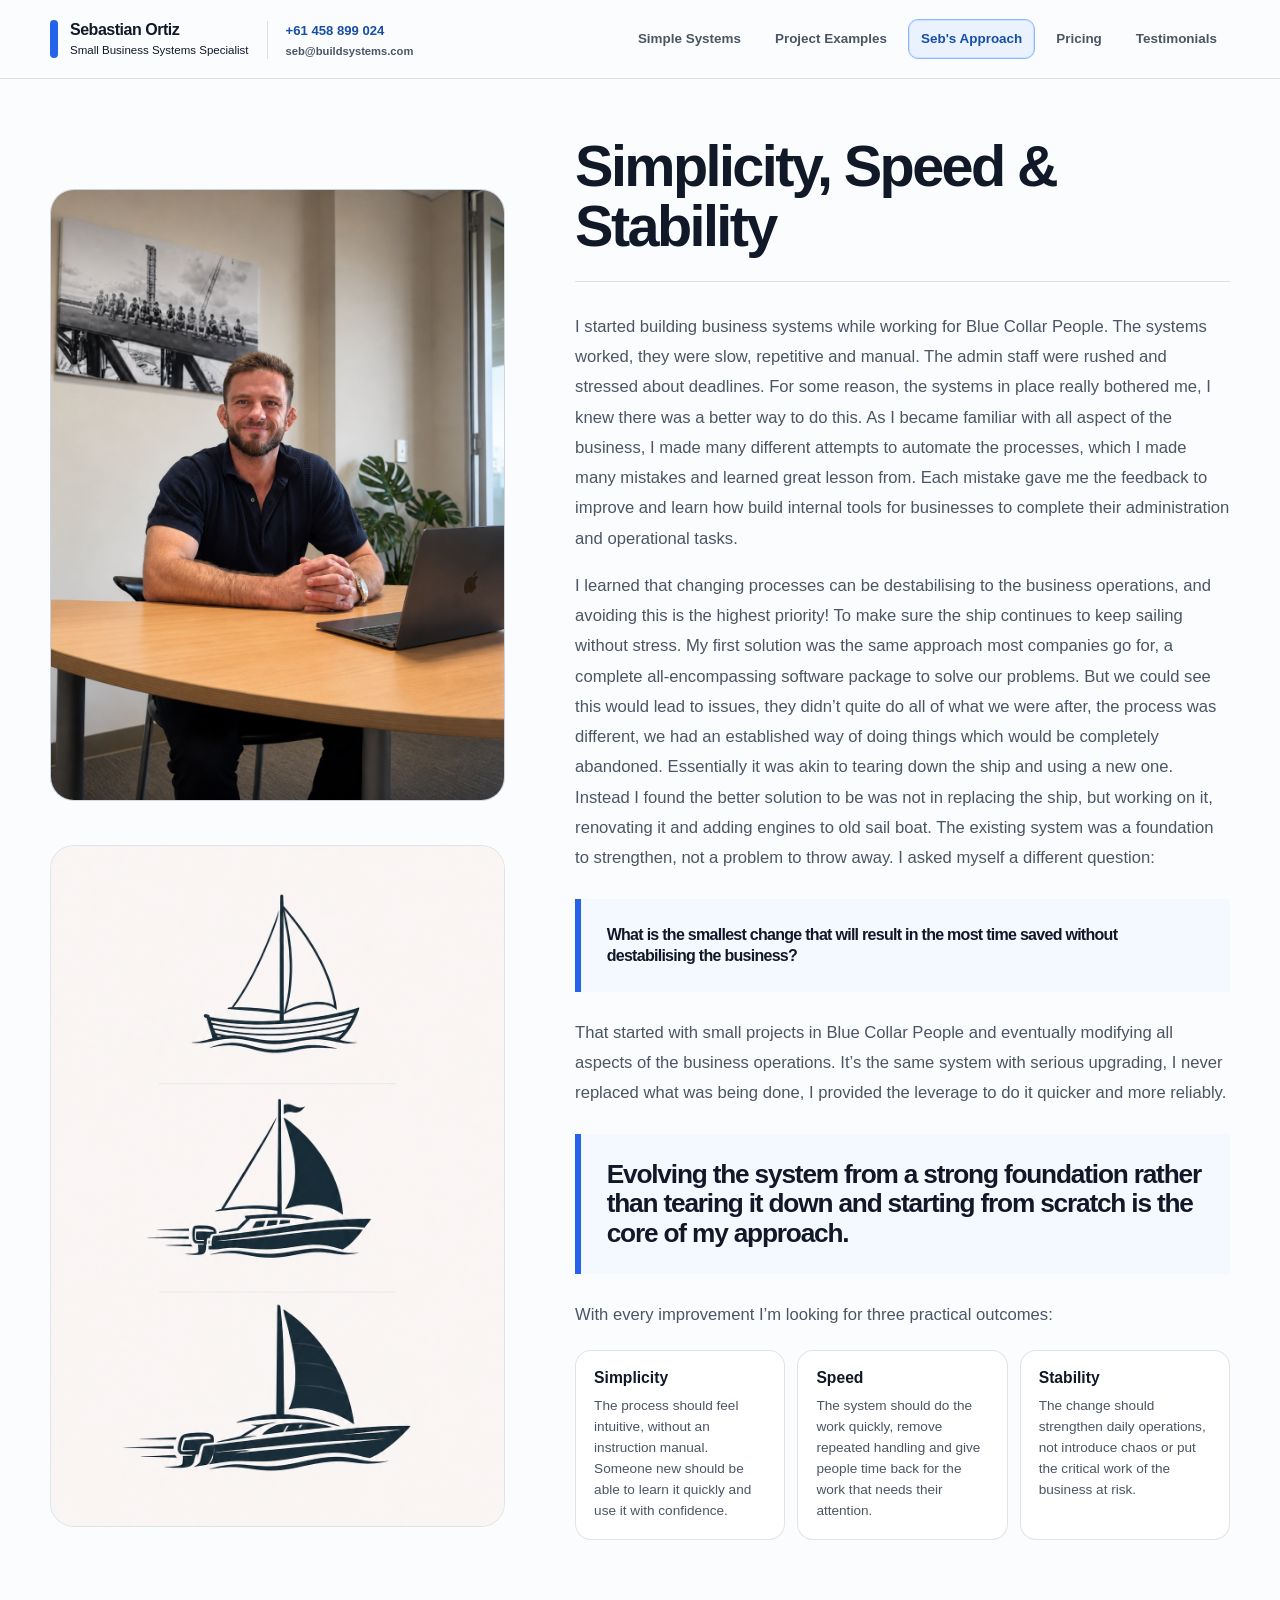
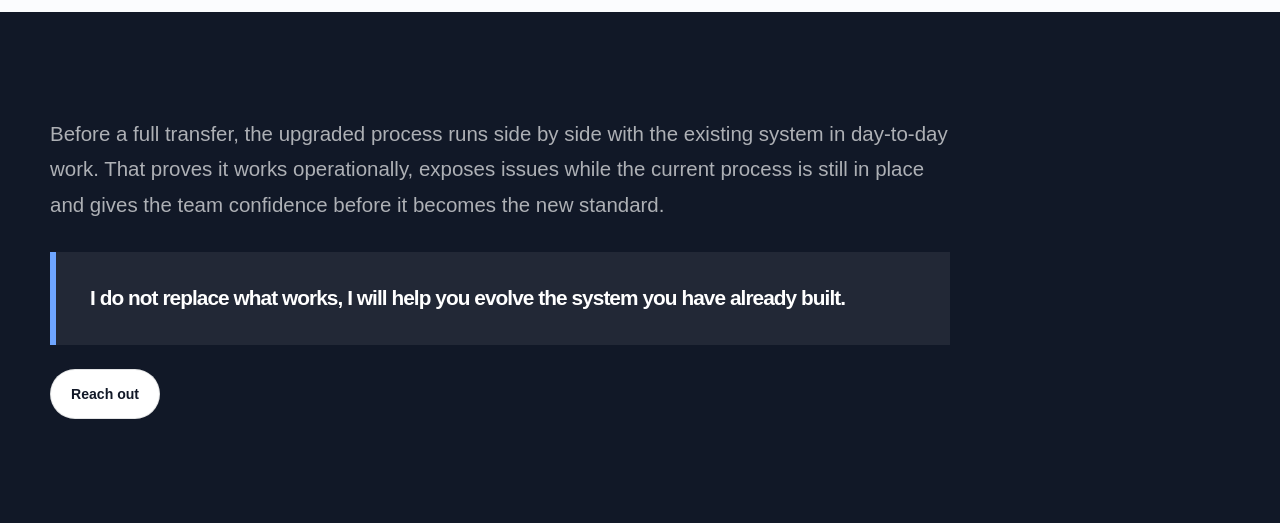
==== commit 008cabd1: "Add interactive payroll demo" ====
--- a/seb-systems-github-ready/about.html
+++ b/seb-systems-github-ready/about.html
@@ -43,7 +43,7 @@
       <div class="about-copy">
         <h1>Simplicity, Speed &amp; Stability</h1>
         <article>
-          <p>I started building business systems while working for Blue Collar People. While the systems worked, they were slow, repetitive and manual. The admin staff were rushed and stressed about deadlines. For some reason, the systems in place really bothered me, I knew there was a better way to do this. As I became familiar with all aspect of the business, I made many different attempts to automate the processes, which I made many mistakes and learned great lesson from. Each mistake gave me the feedback to improve and learn how build internal tools for businesses to complete their administration and operational tasks.</p>
+          <p>I started building business systems while working for Blue Collar People. The systems worked, they were slow, repetitive and manual. The admin staff were rushed and stressed about deadlines. For some reason, the systems in place really bothered me, I knew there was a better way to do this. As I became familiar with all aspect of the business, I made many different attempts to automate the processes, which I made many mistakes and learned great lesson from. Each mistake gave me the feedback to improve and learn how build internal tools for businesses to complete their administration and operational tasks.</p>
 
           <p>I learned that changing processes can be  destabilising to the business operations, and avoiding this is the highest priority! To make sure the ship continues to keep sailing without stress. My first solution was the same approach most companies go for, a complete all-encompassing software package to solve our problems. But we could see this would lead to issues, they didn’t quite do all of what we were after, the process was different, we had an established way of doing things which would be completely abandoned. Essentially it was akin to tearing down the ship and using a new one. Instead I found the better solution to be was not in replacing the ship, but working on it, renovating it and adding engines to old sail boat. The existing system was a foundation to strengthen, not a problem to throw away. I asked myself a different question:</p>
 
--- a/seb-systems-github-ready/assets/styles.css
+++ b/seb-systems-github-ready/assets/styles.css
@@ -424,13 +424,19 @@
 .page-hero h1 { max-width: 930px; margin-bottom: 24px; }
 .page-hero .lead { max-width: 820px; margin-bottom: 0; }
 .case-hero { padding: 32px 0 16px; }
-.case-hero .page-hero-shell { padding: 38px 48px; }
-.case-hero__content { display: grid; grid-template-columns: minmax(0, 1fr) clamp(210px, 22vw, 300px); gap: clamp(24px, 4vw, 48px); align-items: center; }
-.case-hero h1, .case-hero h2 { max-width: none; margin-bottom: 0; font-size: clamp(2.2rem, 3vw, 3.6rem); line-height: 1.1; }
-.case-hero__client-heading { display: flex; flex-wrap: wrap; align-items: center; gap: 14px 24px; }
-.case-hero__client-logo { width: min(210px, 42%); height: auto; margin-left: auto; }
-.case-hero__copy h3 { margin: 10px 0 12px; color: var(--blue-dark); font-size: clamp(1.3rem, 2vw, 1.8rem); line-height: 1.15; }
-.case-hero__subtitle { margin: 0; color: var(--ink-soft); font-size: clamp(1rem, 1.5vw, 1.25rem); font-weight: 700; line-height: 1.65; }
+.case-hero .page-hero-shell { padding: 42px 48px; }
+.case-hero__content { display: grid; grid-template-columns: minmax(0, 1fr) clamp(240px, 22vw, 300px); gap: clamp(28px, 4vw, 52px); align-items: center; }
+.case-hero__copy { max-width: 650px; }
+.case-hero__feature-label { margin: 0; color: var(--blue-dark); font-size: 0.72rem; font-weight: 850; letter-spacing: 0.1em; line-height: 1.3; text-transform: uppercase; }
+.case-hero__identity { display: flex; align-items: center; gap: 18px; margin-bottom: 20px; }
+.case-hero h1, .case-hero h2 { max-width: none; margin-bottom: 0; font-size: clamp(2.1rem, 3.4vw, 3.3rem); line-height: 1.05; }
+.case-hero__client-logo { width: 126px; height: auto; flex: 0 0 auto; }
+.case-hero__copy h3 { margin: 0 0 13px; color: var(--blue-dark); font-size: clamp(1.3rem, 2vw, 1.7rem); line-height: 1.15; }
+.case-hero__summary { max-width: 590px; margin-bottom: 22px; color: var(--ink-soft); font-size: clamp(1rem, 1.35vw, 1.14rem); line-height: 1.55; }
+.case-hero__feature-label { margin-bottom: 10px; }
+.case-hero__features { display: grid; grid-template-columns: repeat(2, minmax(0, 1fr)); gap: 8px; max-width: 590px; margin: 0; padding: 0; list-style: none; }
+.case-hero__features li { position: relative; min-height: 38px; display: flex; align-items: center; padding: 7px 12px 7px 31px; color: var(--ink-soft); font-size: 0.85rem; font-weight: 750; line-height: 1.25; background: var(--blue-pale); border: 1px solid #d6e6ff; border-radius: 9px; }
+.case-hero__features li::before { content: ""; position: absolute; left: 12px; width: 10px; height: 10px; border: 2px solid var(--blue); border-radius: 50%; box-shadow: inset 0 0 0 2px var(--blue-pale); background: var(--blue); }
 .case-hero__photo { margin: 0; overflow: hidden; border: 1px solid #bfdbfe; border-radius: 14px; box-shadow: 0 10px 24px rgba(15, 23, 42, 0.08); }
 .case-hero__photo img { width: 100%; aspect-ratio: 1; display: block; object-fit: cover; }
 .case-hero__photo--systems img { aspect-ratio: 4 / 5; object-position: 55% center; }
@@ -735,6 +741,37 @@
 .workflow-media-copy { min-width: 0; }
 .workflow-media-copy strong { display: block; color: var(--ink); font-size: 0.7rem; line-height: 1.2; }
 .workflow-media-copy small { display: block; margin-top: 3px; color: var(--blue); font-size: 0.64rem; line-height: 1.3; }
+.workflow-demo-trigger {
+  grid-column: 1 / -1;
+  width: 100%;
+  display: flex;
+  align-items: center;
+  gap: 9px;
+  margin-top: 2px;
+  padding: 8px;
+  color: inherit;
+  text-decoration: none;
+  background: #f8fbff;
+  border: 1px solid #cbd7e8;
+  border-radius: 10px;
+}
+.workflow-demo-trigger:hover { border-color: var(--blue); box-shadow: 0 5px 14px rgba(37,99,235,.12); }
+.workflow-demo-trigger__icon {
+  width: 30px;
+  height: 30px;
+  flex: 0 0 auto;
+  display: grid;
+  place-items: center;
+  color: white;
+  font-size: 1rem;
+  font-weight: 800;
+  background: var(--blue);
+  border-radius: 8px;
+}
+.workflow-demo-trigger strong,
+.workflow-demo-trigger small { display: block; line-height: 1.2; }
+.workflow-demo-trigger strong { color: var(--ink); font-size: 0.7rem; }
+.workflow-demo-trigger small { margin-top: 3px; color: var(--blue); font-size: 0.64rem; }
 .workflow-video-thumb { position: relative; width: 74px; aspect-ratio: 16 / 9; display: block; overflow: hidden; border-radius: 6px; }
 .workflow-video-thumb > span { position: absolute; inset: 50% auto auto 50%; width: 24px; height: 24px; display: grid; place-items: center; color: white; font-size: 0.6rem; background: var(--blue); border-radius: 50%; transform: translate(-50%, -50%); }
 .workflow-video-thumb--loom { background: linear-gradient(135deg, #123d7b, #2e75dd); }
@@ -1018,8 +1055,10 @@
   .page-hero-shell { padding: 44px 25px; }
   .case-hero .page-hero-shell { padding: 30px 25px; }
   .case-hero__content { grid-template-columns: 1fr; }
+  .case-hero__features { grid-template-columns: 1fr; }
   .case-hero__photo { width: min(300px, 100%); }
-  .case-hero__client-logo { width: min(210px, 100%); }
+  .case-hero__identity { align-items: flex-start; }
+  .case-hero__client-logo { width: 104px; }
   .project-examples-intro { padding-top: 34px; }
   .project-placeholder-section { padding: 40px 0 74px; }
   .about-grid { gap: 38px; }
@@ -1032,6 +1071,7 @@
   .brand-mark { height: 30px; }
   .header-phone { font-size: 0.72rem; }
   .header-email { font-size: 0.6rem; }
+  .case-hero__identity { flex-direction: column; gap: 12px; }
   .timesheet-example { padding: 13px; }
   .timesheet-example__hours { grid-template-columns: repeat(3, 1fr); }
   .timesheet-example__outputs { grid-template-columns: 1fr; }
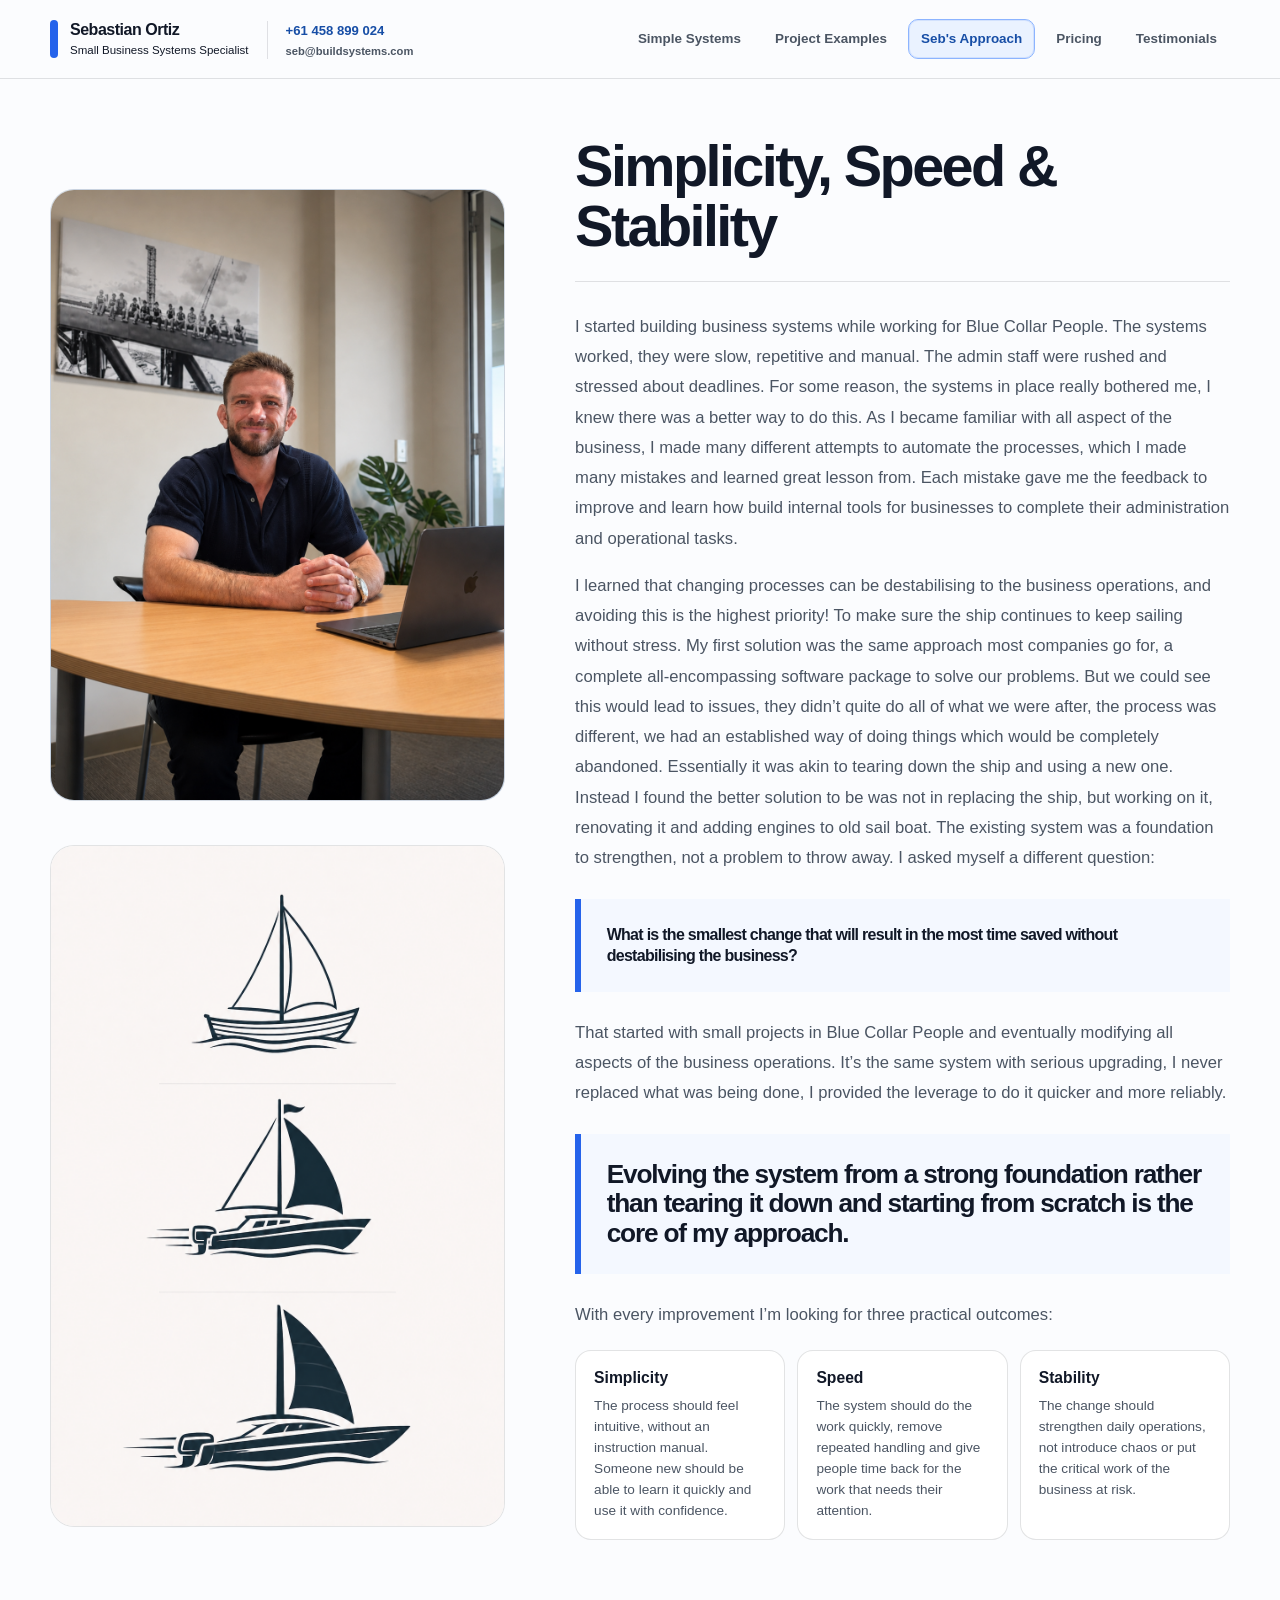
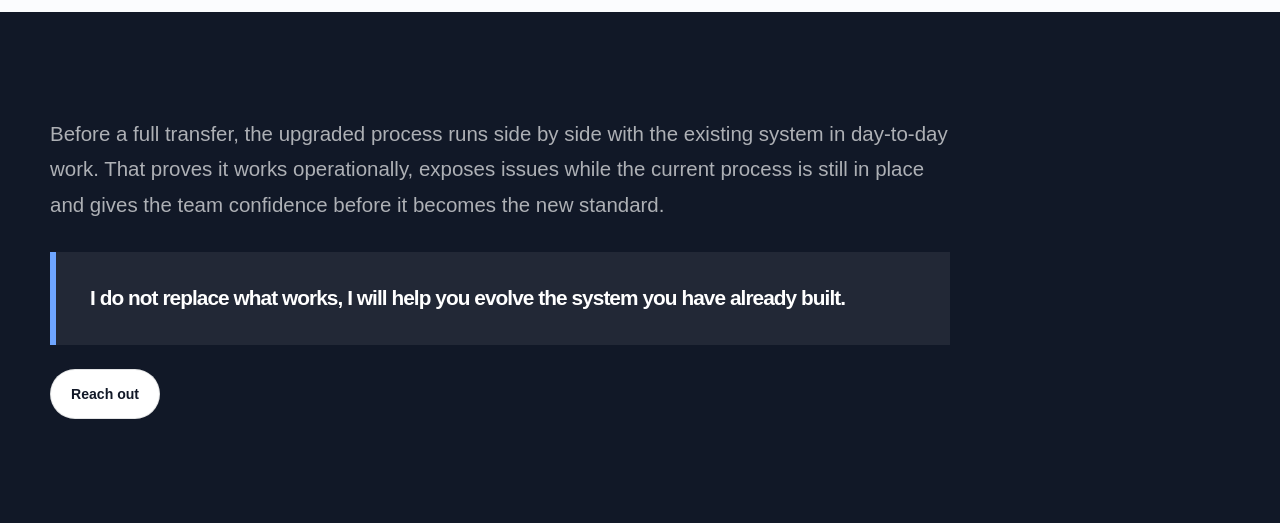
==== commit acd4bcf5: "Add sliding navigation transitions" ====
--- a/seb-systems-github-ready/about.html
+++ b/seb-systems-github-ready/about.html
@@ -5,8 +5,9 @@
   <meta name="viewport" content="width=device-width, initial-scale=1">
   <meta name="description" content="About Sebastian Ortiz and his practical approach to improving small business systems.">
   <meta name="theme-color" content="#111827">
+  <script>try { if (sessionStorage.getItem('site-page-slide-enter') === location.pathname) { document.documentElement.classList.add('site-page-slide-enter'); sessionStorage.removeItem('site-page-slide-enter'); } } catch (error) {}</script>
   <link rel="icon" href="assets/favicon-upgraded-boat.png" type="image/png">
-  <link rel="stylesheet" href="assets/styles.css?v=20260902d">
+  <link rel="stylesheet" href="assets/styles.css?v=20260903b">
   <title>Seb's Approach | Sebastian Ortiz</title>
 </head>
 <body>
@@ -69,6 +70,6 @@
 </main>
 
 <script src="assets/site-config.js"></script>
-<script src="assets/site.js?v=20260902a"></script>
+<script src="assets/site.js?v=20260903b"></script>
 
 </body></html>
--- a/seb-systems-github-ready/assets/styles.css
+++ b/seb-systems-github-ready/assets/styles.css
@@ -19,7 +19,7 @@
 }
 
 * { box-sizing: border-box; }
-html { scroll-behavior: smooth; }
+html { overflow-x: hidden; scroll-behavior: smooth; }
 body {
   margin: 0;
   background: var(--paper);
@@ -28,6 +28,15 @@
   line-height: 1.58;
   text-rendering: optimizeLegibility;
 }
+html.site-page-slide-enter body {
+  transform: translate3d(100vw, 0, 0);
+}
+html.site-page-slide-enter.site-page-slide-enter-active body,
+html.site-page-slide-leave body {
+  transition: transform 220ms cubic-bezier(.22, .61, .36, 1);
+}
+html.site-page-slide-enter.site-page-slide-enter-active body { transform: translate3d(0, 0, 0); }
+html.site-page-slide-leave body { transform: translate3d(-100vw, 0, 0); }
 img { display: block; max-width: 100%; }
 a { color: inherit; }
 button, input, select, textarea { font: inherit; }
@@ -96,7 +105,17 @@
 .site-nav { display: flex; align-items: center; gap: 8px; }
 .site-nav a { padding: 8px 12px; border: 1px solid transparent; border-radius: 10px; color: var(--ink-soft); font-size: 0.84rem; font-weight: 700; text-decoration: none; }
 .site-nav a:hover { color: var(--ink); }
-.site-nav a[aria-current="page"] { border-color: #8cb4ff; background: var(--blue-soft); box-shadow: inset 0 0 0 1px rgba(37, 99, 235, 0.12); color: var(--blue-dark); }
+.site-nav a[aria-current="page"] { border-color: #8cb4ff; background: var(--blue-soft); box-shadow: inset 0 0 0 1px rgba(37, 99, 235, 0.12); color: var(--blue-dark); view-transition-name: site-nav-active; }
+
+@media (prefers-reduced-motion: no-preference) {
+  @view-transition { navigation: auto; }
+  ::view-transition-old(root) { animation: site-page-slide-out 220ms cubic-bezier(.22, .61, .36, 1) both; }
+  ::view-transition-new(root) { animation: site-page-slide-in 220ms cubic-bezier(.22, .61, .36, 1) both; }
+  ::view-transition-old(site-nav-active),
+  ::view-transition-new(site-nav-active) { animation-duration: 220ms; animation-timing-function: cubic-bezier(.22, .61, .36, 1); }
+}
+@keyframes site-page-slide-out { to { transform: translateX(-100%); } }
+@keyframes site-page-slide-in { from { transform: translateX(100%); } }
 .menu-toggle {
   display: none;
   width: 42px;
@@ -587,6 +606,8 @@
 .workflow-card-track--step-four-hub .workflow-vertical-connector::after {
   top: calc(50% + ((34px + var(--workflow-calculation-days-start)) / 2));
 }
+.workflow-card-track--step-four-hub .workflow-vertical-connector::before,
+.workflow-card-track--step-four-hub .workflow-vertical-connector::after { display: none; }
 .workflow-card-track--step-four-hub > .workflow-vertical-connector {
   height: 100%;
   align-self: stretch;
@@ -741,37 +762,7 @@
 .workflow-media-copy { min-width: 0; }
 .workflow-media-copy strong { display: block; color: var(--ink); font-size: 0.7rem; line-height: 1.2; }
 .workflow-media-copy small { display: block; margin-top: 3px; color: var(--blue); font-size: 0.64rem; line-height: 1.3; }
-.workflow-demo-trigger {
-  grid-column: 1 / -1;
-  width: 100%;
-  display: flex;
-  align-items: center;
-  gap: 9px;
-  margin-top: 2px;
-  padding: 8px;
-  color: inherit;
-  text-decoration: none;
-  background: #f8fbff;
-  border: 1px solid #cbd7e8;
-  border-radius: 10px;
-}
-.workflow-demo-trigger:hover { border-color: var(--blue); box-shadow: 0 5px 14px rgba(37,99,235,.12); }
-.workflow-demo-trigger__icon {
-  width: 30px;
-  height: 30px;
-  flex: 0 0 auto;
-  display: grid;
-  place-items: center;
-  color: white;
-  font-size: 1rem;
-  font-weight: 800;
-  background: var(--blue);
-  border-radius: 8px;
-}
-.workflow-demo-trigger strong,
-.workflow-demo-trigger small { display: block; line-height: 1.2; }
-.workflow-demo-trigger strong { color: var(--ink); font-size: 0.7rem; }
-.workflow-demo-trigger small { margin-top: 3px; color: var(--blue); font-size: 0.64rem; }
+.workflow-demo-trigger { cursor: pointer; }
 .workflow-video-thumb { position: relative; width: 74px; aspect-ratio: 16 / 9; display: block; overflow: hidden; border-radius: 6px; }
 .workflow-video-thumb > span { position: absolute; inset: 50% auto auto 50%; width: 24px; height: 24px; display: grid; place-items: center; color: white; font-size: 0.6rem; background: var(--blue); border-radius: 50%; transform: translate(-50%, -50%); }
 .workflow-video-thumb--loom { background: linear-gradient(135deg, #123d7b, #2e75dd); }
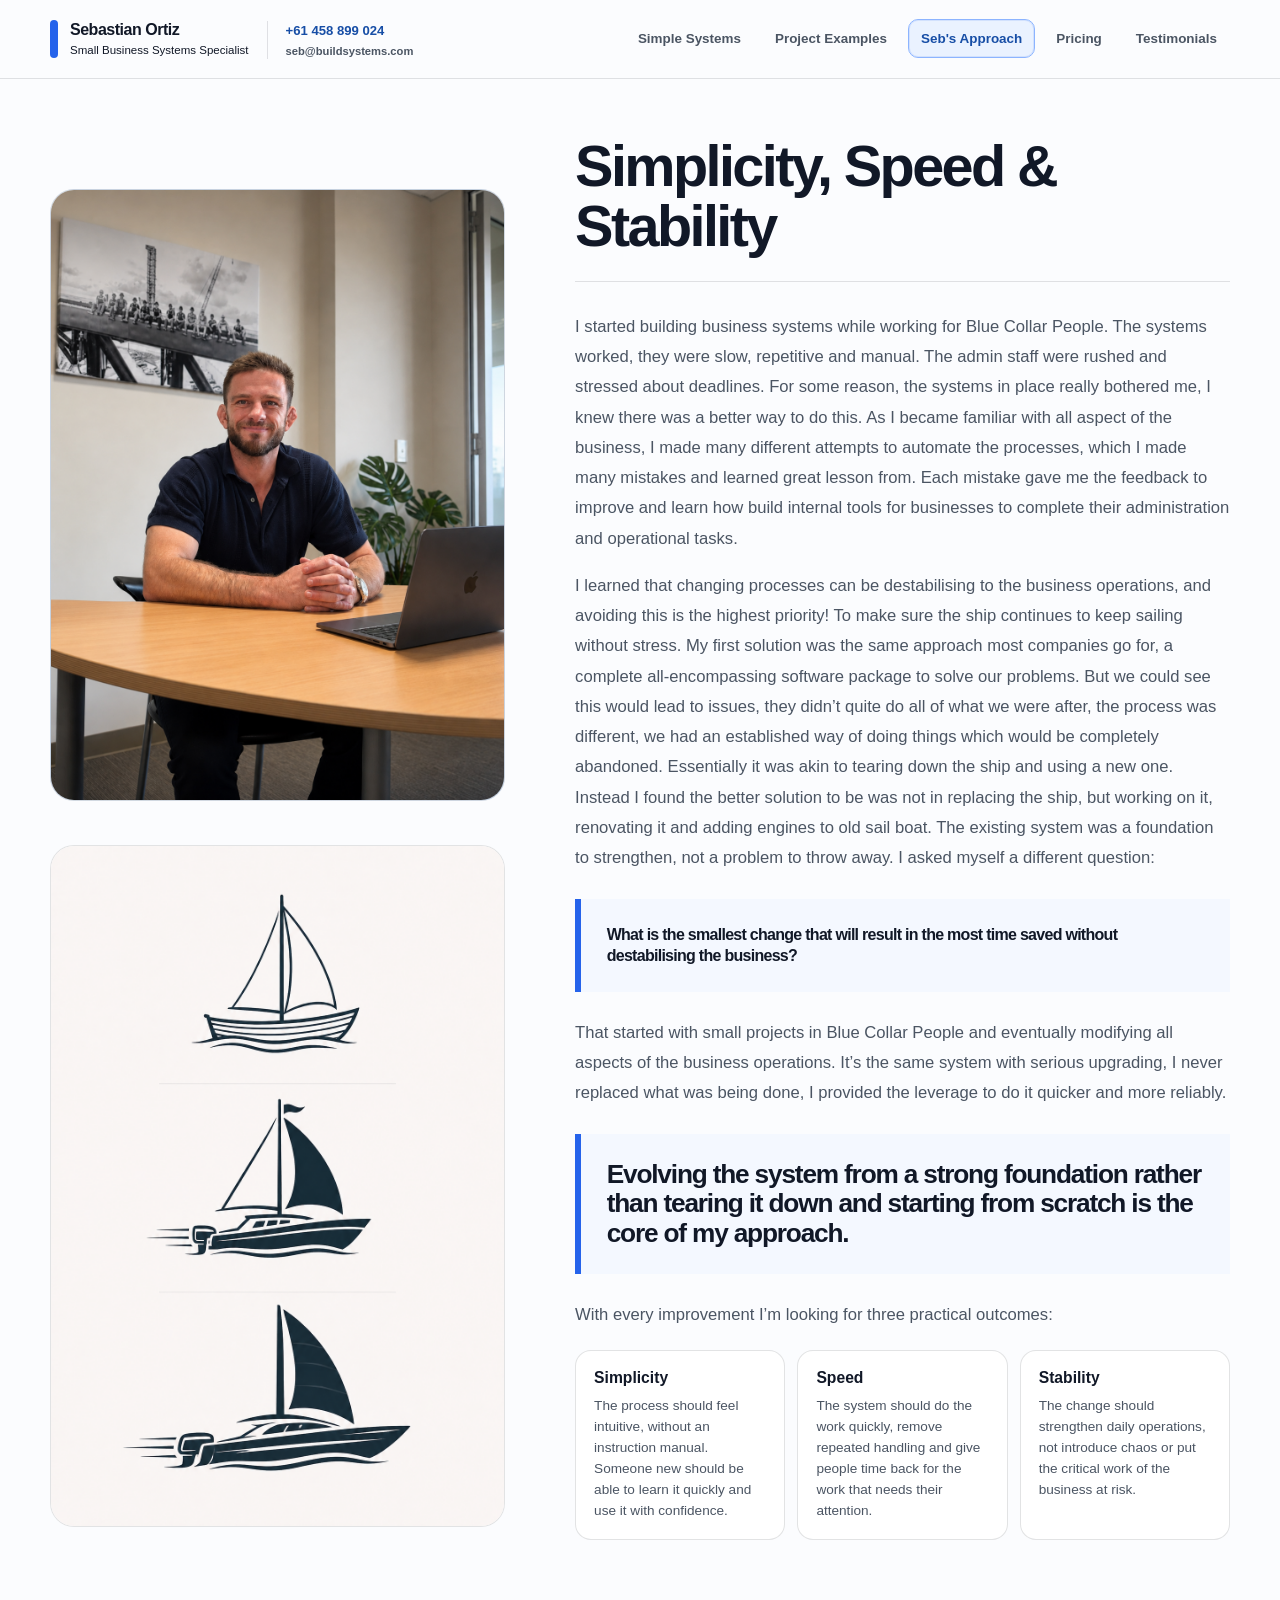
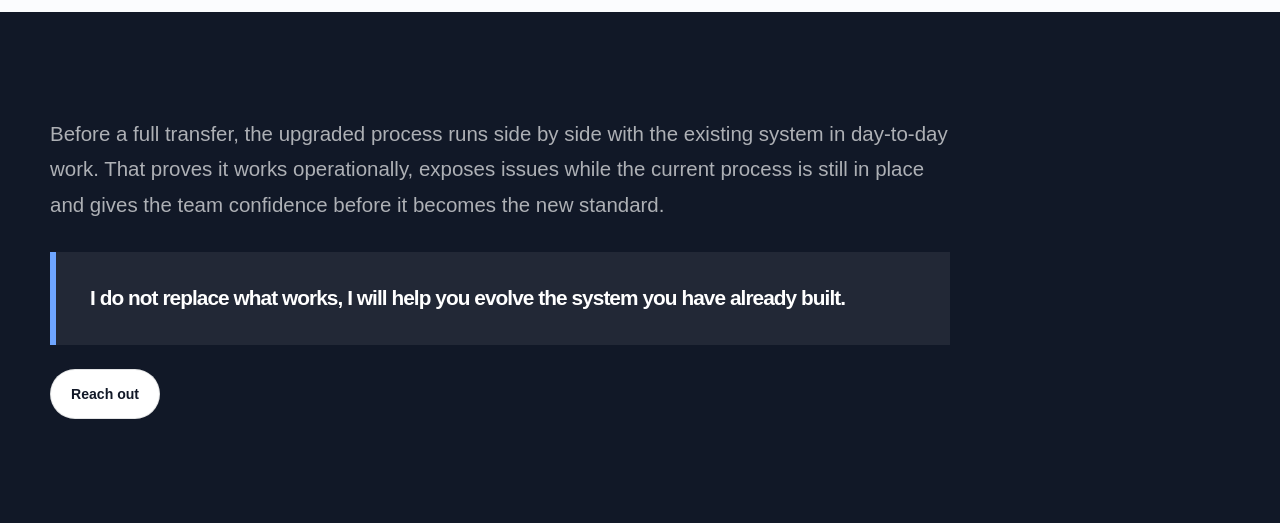
==== commit 92a6e1a5: "Build preloaded sliding page navigation" ====
--- a/seb-systems-github-ready/about.html
+++ b/seb-systems-github-ready/about.html
@@ -5,9 +5,8 @@
   <meta name="viewport" content="width=device-width, initial-scale=1">
   <meta name="description" content="About Sebastian Ortiz and his practical approach to improving small business systems.">
   <meta name="theme-color" content="#111827">
-  <script>try { if (sessionStorage.getItem('site-page-slide-enter') === location.pathname) { document.documentElement.classList.add('site-page-slide-enter'); sessionStorage.removeItem('site-page-slide-enter'); } } catch (error) {}</script>
   <link rel="icon" href="assets/favicon-upgraded-boat.png" type="image/png">
-  <link rel="stylesheet" href="assets/styles.css?v=20260903b">
+  <link rel="stylesheet" href="assets/styles.css?v=20260903c">
   <title>Seb's Approach | Sebastian Ortiz</title>
 </head>
 <body>
@@ -70,6 +69,6 @@
 </main>
 
 <script src="assets/site-config.js"></script>
-<script src="assets/site.js?v=20260903b"></script>
+<script src="assets/site.js?v=20260903c"></script>
 
 </body></html>
--- a/seb-systems-github-ready/assets/styles.css
+++ b/seb-systems-github-ready/assets/styles.css
@@ -28,15 +28,6 @@
   line-height: 1.58;
   text-rendering: optimizeLegibility;
 }
-html.site-page-slide-enter body {
-  transform: translate3d(100vw, 0, 0);
-}
-html.site-page-slide-enter.site-page-slide-enter-active body,
-html.site-page-slide-leave body {
-  transition: transform 220ms cubic-bezier(.22, .61, .36, 1);
-}
-html.site-page-slide-enter.site-page-slide-enter-active body { transform: translate3d(0, 0, 0); }
-html.site-page-slide-leave body { transform: translate3d(-100vw, 0, 0); }
 img { display: block; max-width: 100%; }
 a { color: inherit; }
 button, input, select, textarea { font: inherit; }
@@ -102,20 +93,23 @@
   white-space: nowrap;
 }
 .header-email:hover { color: var(--blue-dark); }
-.site-nav { display: flex; align-items: center; gap: 8px; }
-.site-nav a { padding: 8px 12px; border: 1px solid transparent; border-radius: 10px; color: var(--ink-soft); font-size: 0.84rem; font-weight: 700; text-decoration: none; }
+.site-nav { position: relative; display: flex; align-items: center; gap: 8px; isolation: isolate; }
+.site-nav a { position: relative; z-index: 1; padding: 8px 12px; border: 1px solid transparent; border-radius: 10px; color: var(--ink-soft); font-size: 0.84rem; font-weight: 700; text-decoration: none; }
 .site-nav a:hover { color: var(--ink); }
-.site-nav a[aria-current="page"] { border-color: #8cb4ff; background: var(--blue-soft); box-shadow: inset 0 0 0 1px rgba(37, 99, 235, 0.12); color: var(--blue-dark); view-transition-name: site-nav-active; }
-
-@media (prefers-reduced-motion: no-preference) {
-  @view-transition { navigation: auto; }
-  ::view-transition-old(root) { animation: site-page-slide-out 220ms cubic-bezier(.22, .61, .36, 1) both; }
-  ::view-transition-new(root) { animation: site-page-slide-in 220ms cubic-bezier(.22, .61, .36, 1) both; }
-  ::view-transition-old(site-nav-active),
-  ::view-transition-new(site-nav-active) { animation-duration: 220ms; animation-timing-function: cubic-bezier(.22, .61, .36, 1); }
-}
-@keyframes site-page-slide-out { to { transform: translateX(-100%); } }
-@keyframes site-page-slide-in { from { transform: translateX(100%); } }
+.site-nav a[aria-current="page"] { border-color: #8cb4ff; background: var(--blue-soft); box-shadow: inset 0 0 0 1px rgba(37, 99, 235, 0.12); color: var(--blue-dark); }
+.site-nav__active-indicator {
+  position: absolute;
+  top: 0;
+  left: 0;
+  z-index: 0;
+  pointer-events: none;
+  border: 1px solid #8cb4ff;
+  border-radius: 10px;
+  background: var(--blue-soft);
+  box-shadow: inset 0 0 0 1px rgba(37, 99, 235, 0.12);
+  transition: transform 410ms cubic-bezier(.22, .61, .36, 1), width 410ms cubic-bezier(.22, .61, .36, 1), height 410ms cubic-bezier(.22, .61, .36, 1);
+}
+.site-nav.has-active-indicator a[aria-current="page"] { border-color: transparent; background: transparent; box-shadow: none; }
 .menu-toggle {
   display: none;
   width: 42px;
@@ -126,6 +120,23 @@
   color: var(--ink);
 }
 
+.page-slider { position: relative; min-width: 0; overflow: hidden; }
+.page-slider--transitioning { isolation: isolate; }
+.page-slider--transitioning .page-slider__pane {
+  position: absolute;
+  top: 0;
+  left: 0;
+  width: 100%;
+  min-width: 100%;
+  will-change: transform;
+  transition: transform 410ms cubic-bezier(.22, .61, .36, 1);
+}
+.page-slider--transitioning:not(.page-slider--moving) .page-slider__pane { transition: none; }
+.page-slider--transitioning .page-slider__pane--incoming { transform: translate3d(100%, 0, 0); }
+.page-slider--transitioning.page-slider--backward .page-slider__pane--incoming { transform: translate3d(-100%, 0, 0); }
+.page-slider--transitioning.page-slider--moving.page-slider--forward .page-slider__pane--outgoing { transform: translate3d(-100%, 0, 0); }
+.page-slider--transitioning.page-slider--moving.page-slider--backward .page-slider__pane--outgoing { transform: translate3d(100%, 0, 0); }
+.page-slider--transitioning.page-slider--moving .page-slider__pane--incoming { transform: translate3d(0, 0, 0); }
 main { overflow: hidden; }
 section { padding: 104px 0; }
 .kicker {
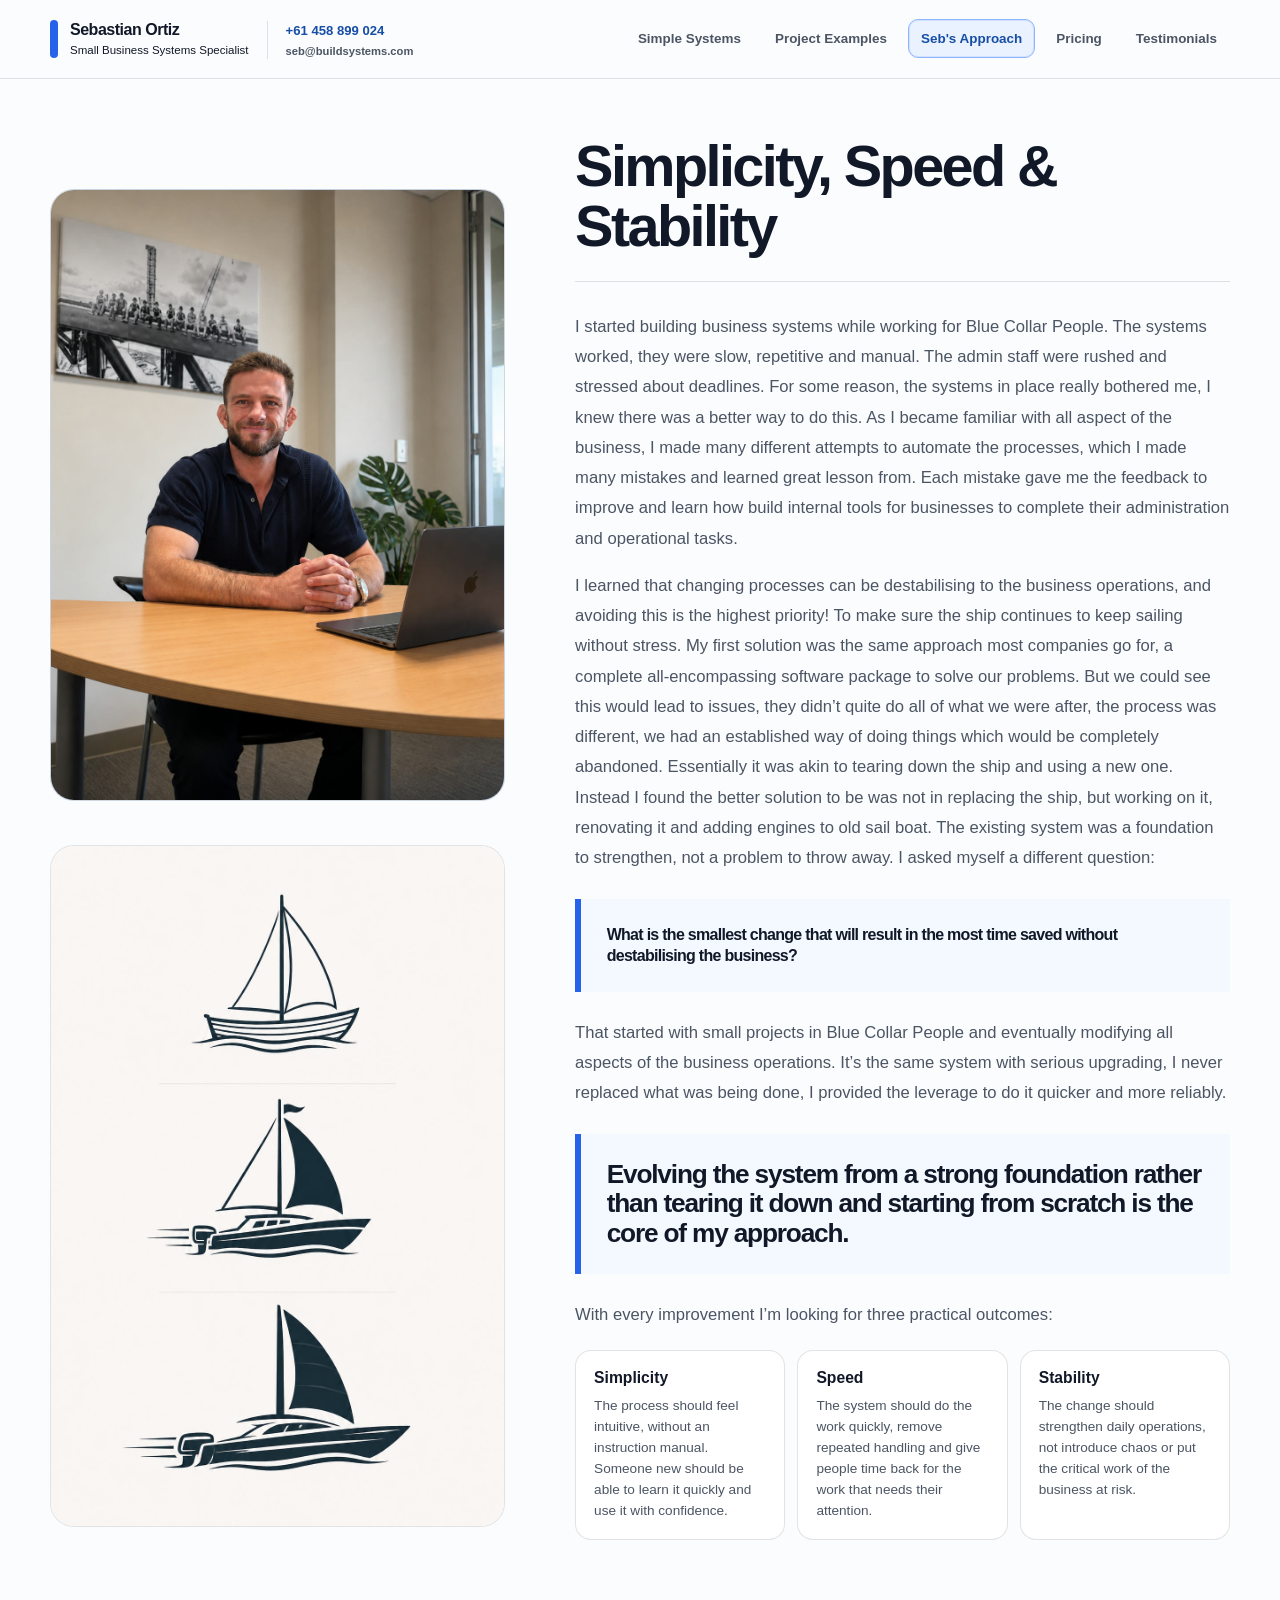
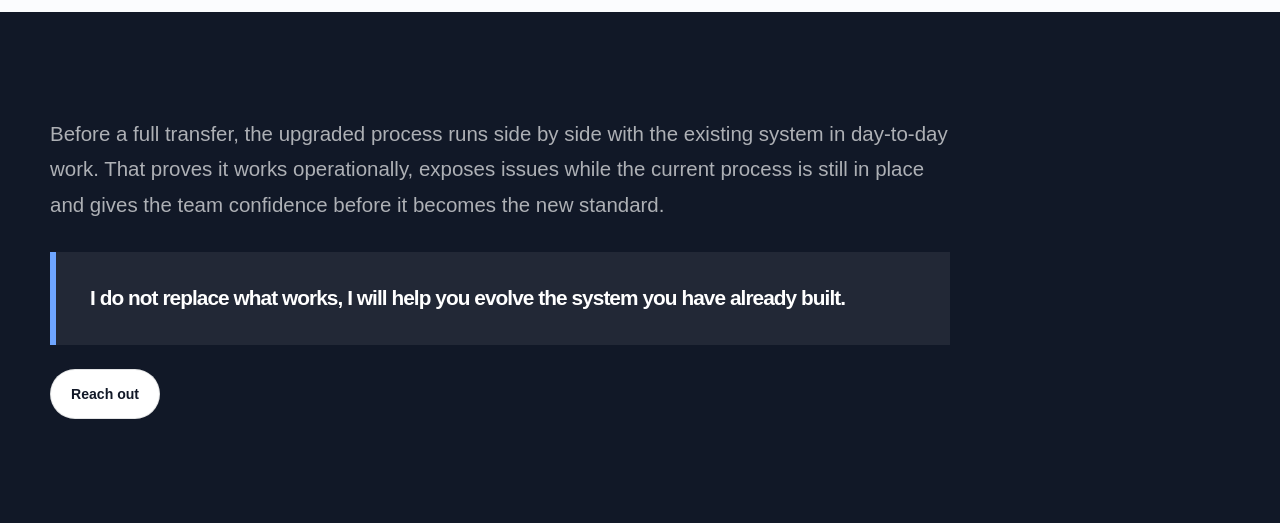
==== commit 52074d51: "Improve navigation image loading" ====
--- a/seb-systems-github-ready/about.html
+++ b/seb-systems-github-ready/about.html
@@ -6,7 +6,7 @@
   <meta name="description" content="About Sebastian Ortiz and his practical approach to improving small business systems.">
   <meta name="theme-color" content="#111827">
   <link rel="icon" href="assets/favicon-upgraded-boat.png" type="image/png">
-  <link rel="stylesheet" href="assets/styles.css?v=20260903c">
+  <link rel="stylesheet" href="assets/styles.css?v=20260903h">
   <title>Seb's Approach | Sebastian Ortiz</title>
 </head>
 <body>
@@ -33,11 +33,11 @@
     <div class="container about-grid">
       <div class="about-visuals">
         <div class="about-photo">
-          <img src="assets/seb-approach-portrait.png" alt="Sebastian Ortiz seated at a desk in his office" data-photo>
+          <img src="assets/seb-approach-portrait.jpg" alt="Sebastian Ortiz seated at a desk in his office" width="1086" height="1448" loading="eager" decoding="async" fetchpriority="high" data-photo data-nav-priority>
         </div>
         <div class="about-image-spacer" aria-hidden="true"></div>
         <figure class="about-boat-progression">
-          <img src="assets/sebs-approach-boat-progression.png" alt="Illustration of boats progressing from a rowboat to motor-assisted sailboats">
+          <img src="assets/sebs-approach-boat-progression.jpg" alt="Illustration of boats progressing from a rowboat to motor-assisted sailboats" width="1024" height="1536" loading="lazy" decoding="async">
         </figure>
       </div>
       <div class="about-copy">
@@ -69,6 +69,6 @@
 </main>
 
 <script src="assets/site-config.js"></script>
-<script src="assets/site.js?v=20260903c"></script>
+<script src="assets/site.js?v=20260903h"></script>
 
 </body></html>
--- a/seb-systems-github-ready/assets/styles.css
+++ b/seb-systems-github-ready/assets/styles.css
@@ -128,6 +128,8 @@
   left: 0;
   width: 100%;
   min-width: 100%;
+  pointer-events: none;
+  backface-visibility: hidden;
   will-change: transform;
   transition: transform 410ms cubic-bezier(.22, .61, .36, 1);
 }
@@ -755,7 +757,7 @@
   grid-column: 1 / -1;
   width: 100%;
   display: grid;
-  grid-template-columns: 74px minmax(0, 1fr);
+  grid-template-columns: 111px minmax(0, 1fr);
   gap: 10px;
   align-items: center;
   margin-top: 2px;
@@ -769,7 +771,15 @@
   cursor: pointer;
 }
 .workflow-media-trigger:hover { border-color: var(--blue); box-shadow: 0 5px 14px rgba(37,99,235,.12); }
-.workflow-media-trigger img { width: 74px; aspect-ratio: 16 / 9; display: block; object-fit: cover; border-radius: 6px; }
+.workflow-media-trigger img {
+  width: 111px;
+  aspect-ratio: 16 / 9;
+  display: block;
+  object-fit: cover;
+  border: 1px solid #9dbceb;
+  border-radius: 7px;
+  box-shadow: 0 2px 7px rgba(30, 64, 175, .12);
+}
 .workflow-media-copy { min-width: 0; }
 .workflow-media-copy strong { display: block; color: var(--ink); font-size: 0.7rem; line-height: 1.2; }
 .workflow-media-copy small { display: block; margin-top: 3px; color: var(--blue); font-size: 0.64rem; line-height: 1.3; }
